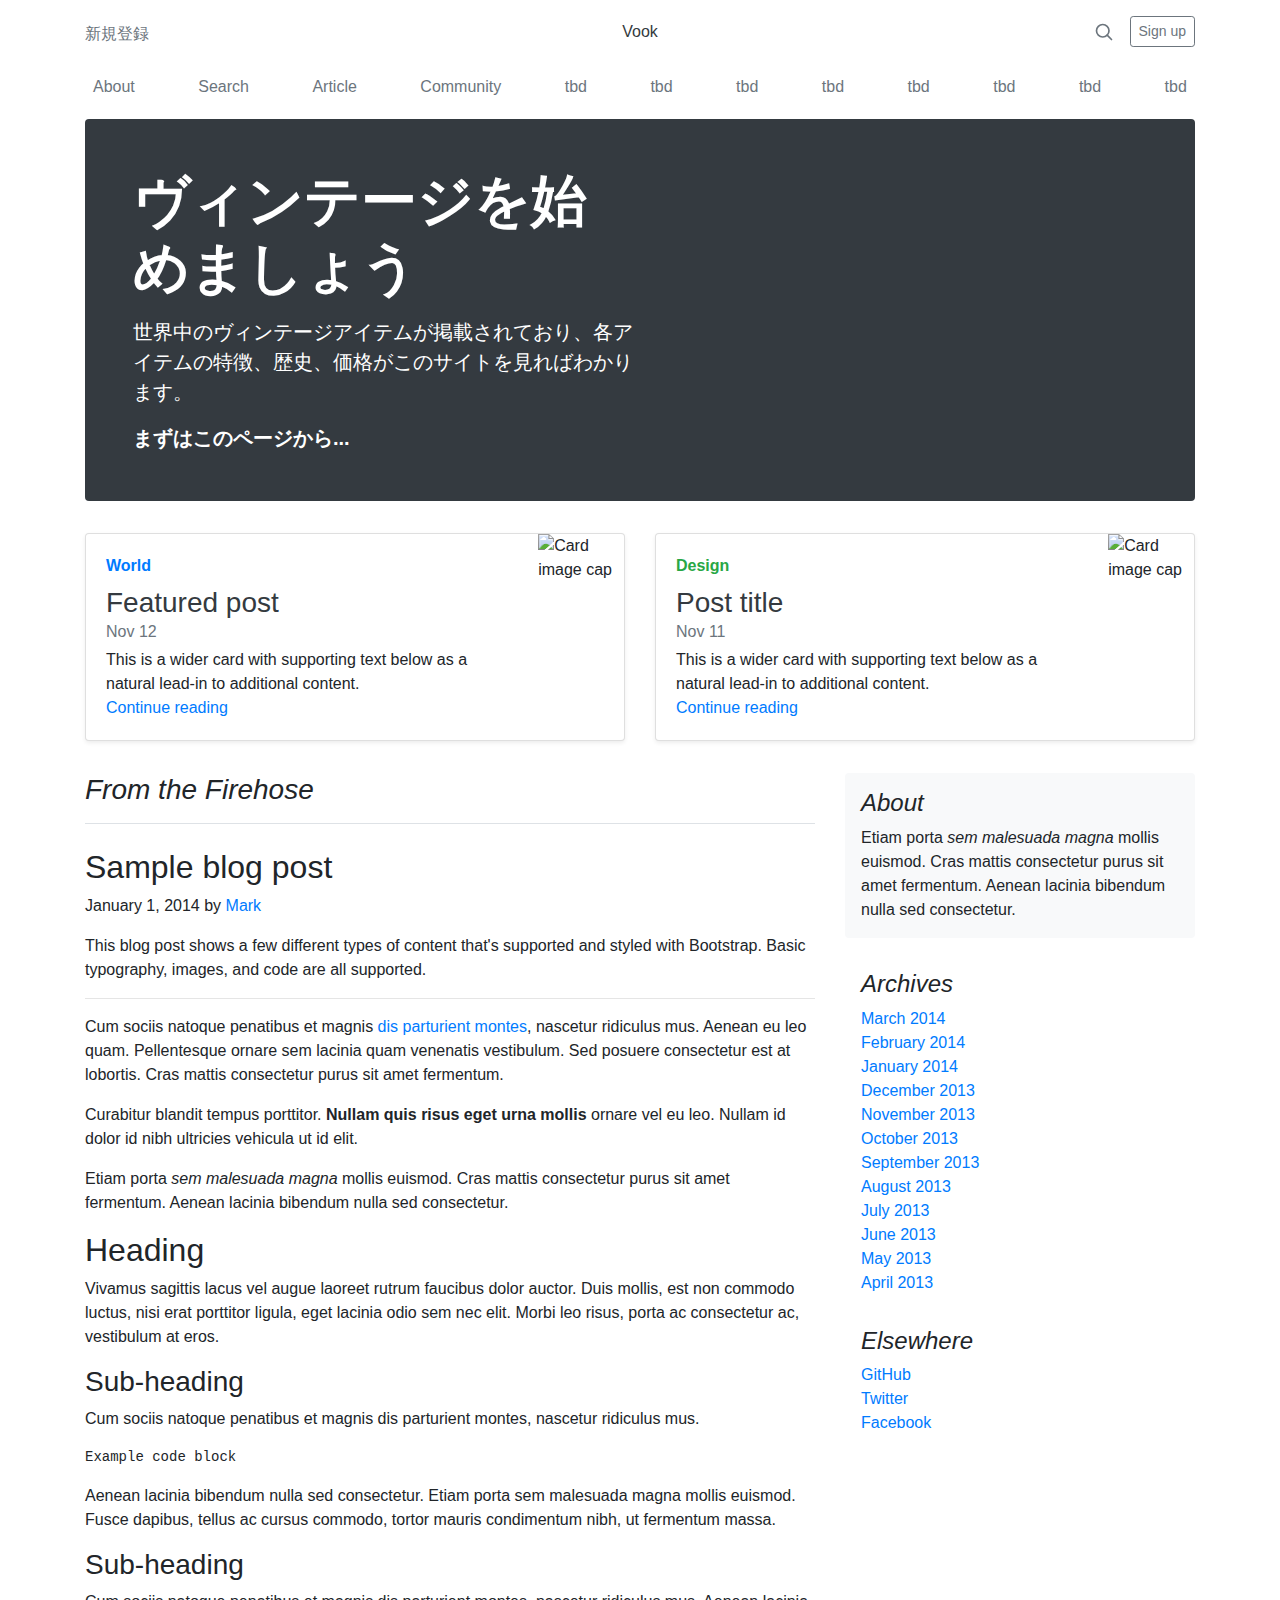
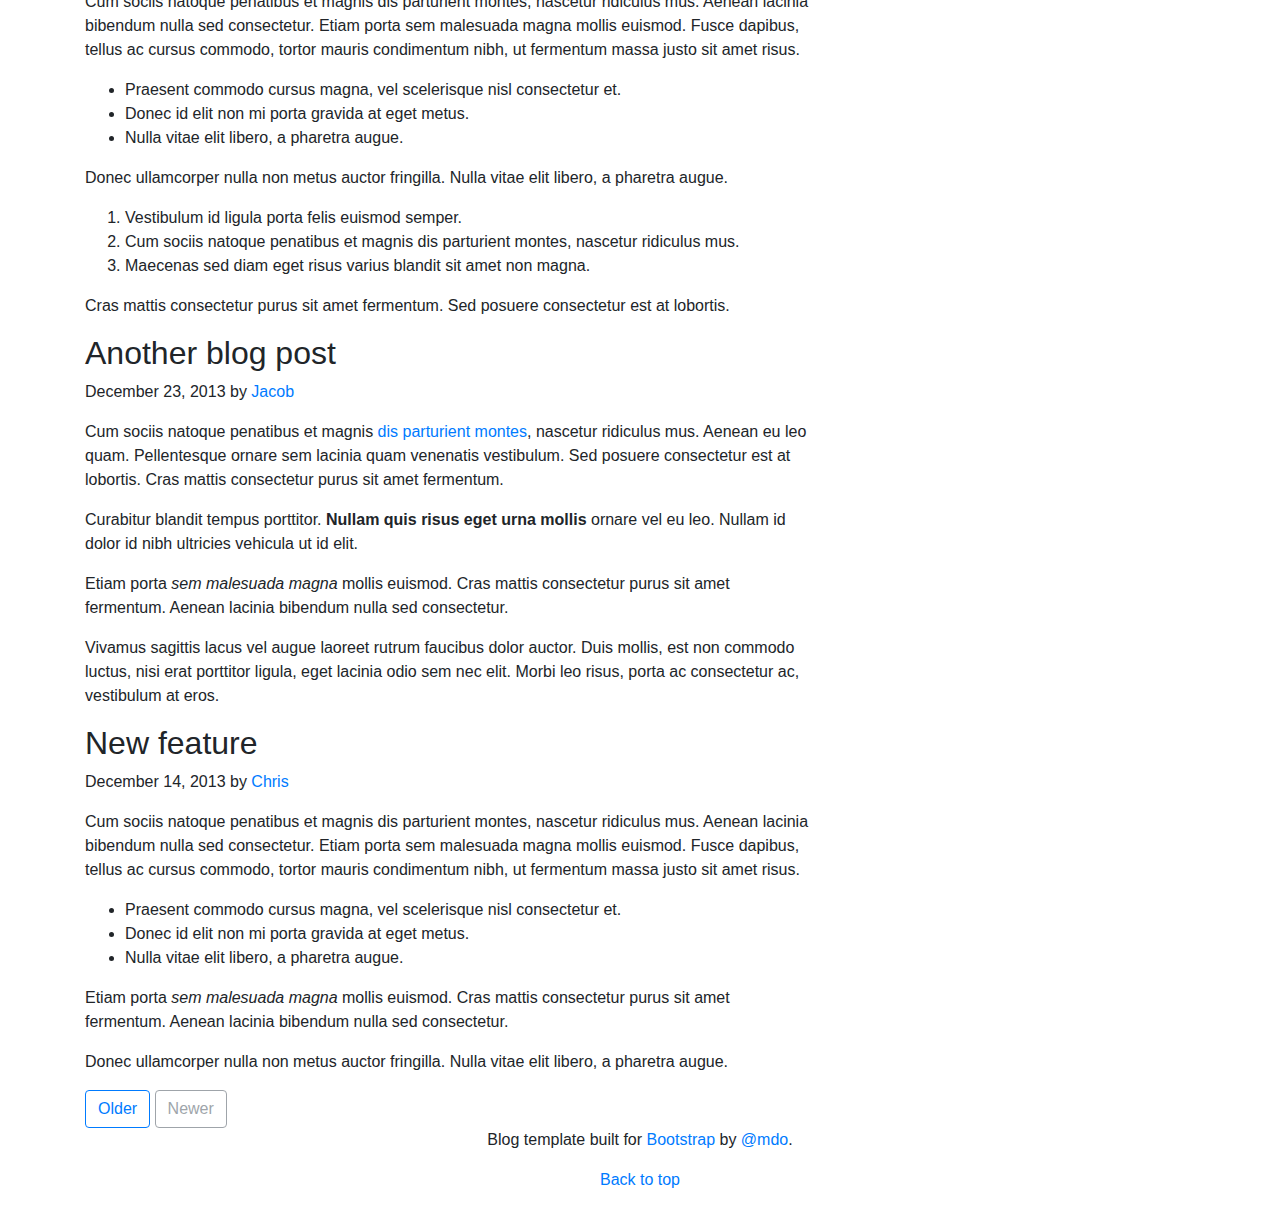
==== index.html @ 7f36978b "feat: #13 ヒーロー内のテキストを変更" ====
<!doctype html>
<html lang="ja">

<head>
  <title>Vook</title>
  <link rel="stylesheet" href="https://stackpath.bootstrapcdn.com/bootstrap/4.3.1/css/bootstrap.min.css">
  <link href="blog.css" rel="stylesheet">
  <link rel="icon" type="image/png" href="favicon.png">
</head>

<body>
  <a id="skippy" class="sr-only sr-only-focusable" href="#content">
    <div class="container">
      <span class="skiplink-text">Skip to main content</span>
    </div>
  </a>

  <div class="container">
    <header class="blog-header py-3">
      <div class="row flex-nowrap justify-content-between align-items-center">
        <div class="col-4 pt-1">
          <a class="text-muted" href="#">新規登録</a>
        </div>
        <div class="col-4 text-center">
          <a class="blog-header-logo text-dark" href="#">Vook</a>
        </div>
        <div class="col-4 d-flex justify-content-end align-items-center">
          <a class="text-muted" href="#">
            <svg xmlns="http://www.w3.org/2000/svg" width="20" height="20" viewBox="0 0 24 24" fill="none"
              stroke="currentColor" stroke-width="2" stroke-linecap="round" stroke-linejoin="round" class="mx-3">
              <circle cx="10.5" cy="10.5" r="7.5"></circle>
              <line x1="21" y1="21" x2="15.8" y2="15.8"></line>
            </svg>
          </a>
          <a class="btn btn-sm btn-outline-secondary" href="#">Sign up</a>
        </div>
      </div>
    </header>

    <div class="nav-scroller py-1 mb-2">
      <nav class="nav d-flex justify-content-between">
        <a class="p-2 text-muted" href="#">About</a>
        <a class="p-2 text-muted" href="#">Search</a>
        <a class="p-2 text-muted" href="#">Article</a>
        <a class="p-2 text-muted" href="#">Community</a>
        <a class="p-2 text-muted" href="#">tbd</a>
        <a class="p-2 text-muted" href="#">tbd</a>
        <a class="p-2 text-muted" href="#">tbd</a>
        <a class="p-2 text-muted" href="#">tbd</a>
        <a class="p-2 text-muted" href="#">tbd</a>
        <a class="p-2 text-muted" href="#">tbd</a>
        <a class="p-2 text-muted" href="#">tbd</a>
        <a class="p-2 text-muted" href="#">tbd</a>
      </nav>
    </div>

    <div class="jumbotron p-3 p-md-5 text-white rounded bg-dark">
      <div class="col-md-6 px-0">
        <h1 class="display-4 font-weight-bold">ヴィンテージを始めましょう</h1>
        <p class="lead my-3">世界中のヴィンテージアイテムが掲載されており、各アイテムの特徴、歴史、価格がこのサイトを見ればわかります。</p>
        <p class="lead mb-0"><a href="#" class="text-white font-weight-bold">まずはこのページから...</a></p>
      </div>
    </div>

    <div class="row mb-2">
      <div class="col-md-6">
        <div class="card flex-md-row mb-4 shadow-sm h-md-250">
          <div class="card-body d-flex flex-column align-items-start">
            <strong class="d-inline-block mb-2 text-primary">World</strong>
            <h3 class="mb-0">
              <a class="text-dark" href="#">Featured post</a>
            </h3>
            <div class="mb-1 text-muted">Nov 12</div>
            <p class="card-text mb-auto">This is a wider card with supporting text below as a natural lead-in to
              additional content.</p>
            <a href="#">Continue reading</a>
          </div>
          <img class="card-img-right flex-auto d-none d-lg-block" data-src="holder.js/200x250?theme=thumb"
            alt="Card image cap">
        </div>
      </div>
      <div class="col-md-6">
        <div class="card flex-md-row mb-4 shadow-sm h-md-250">
          <div class="card-body d-flex flex-column align-items-start">
            <strong class="d-inline-block mb-2 text-success">Design</strong>
            <h3 class="mb-0">
              <a class="text-dark" href="#">Post title</a>
            </h3>
            <div class="mb-1 text-muted">Nov 11</div>
            <p class="card-text mb-auto">This is a wider card with supporting text below as a natural lead-in to
              additional content.</p>
            <a href="#">Continue reading</a>
          </div>
          <img class="card-img-right flex-auto d-none d-lg-block" data-src="holder.js/200x250?theme=thumb"
            alt="Card image cap">
        </div>
      </div>
    </div>
  </div>

  <main role="main" class="container">
    <div class="row">
      <div class="col-md-8 blog-main">
        <h3 class="pb-3 mb-4 font-italic border-bottom">
          From the Firehose
        </h3>

        <div class="blog-post">
          <h2 class="blog-post-title">Sample blog post</h2>
          <p class="blog-post-meta">January 1, 2014 by <a href="#">Mark</a></p>

          <p>This blog post shows a few different types of content that's supported and styled with Bootstrap. Basic
            typography, images, and code are all supported.</p>
          <hr>
          <p>Cum sociis natoque penatibus et magnis <a href="#">dis parturient montes</a>, nascetur ridiculus mus.
            Aenean eu leo quam. Pellentesque ornare sem lacinia quam venenatis vestibulum. Sed posuere consectetur est
            at lobortis. Cras mattis consectetur purus sit amet fermentum.</p>
          <blockquote>
            <p>Curabitur blandit tempus porttitor. <strong>Nullam quis risus eget urna mollis</strong> ornare vel eu
              leo. Nullam id dolor id nibh ultricies vehicula ut id elit.</p>
          </blockquote>
          <p>Etiam porta <em>sem malesuada magna</em> mollis euismod. Cras mattis consectetur purus sit amet fermentum.
            Aenean lacinia bibendum nulla sed consectetur.</p>
          <h2>Heading</h2>
          <p>Vivamus sagittis lacus vel augue laoreet rutrum faucibus dolor auctor. Duis mollis, est non commodo luctus,
            nisi erat porttitor ligula, eget lacinia odio sem nec elit. Morbi leo risus, porta ac consectetur ac,
            vestibulum at eros.</p>
          <h3>Sub-heading</h3>
          <p>Cum sociis natoque penatibus et magnis dis parturient montes, nascetur ridiculus mus.</p>
          <pre><code>Example code block</code></pre>
          <p>Aenean lacinia bibendum nulla sed consectetur. Etiam porta sem malesuada magna mollis euismod. Fusce
            dapibus, tellus ac cursus commodo, tortor mauris condimentum nibh, ut fermentum massa.</p>
          <h3>Sub-heading</h3>
          <p>Cum sociis natoque penatibus et magnis dis parturient montes, nascetur ridiculus mus. Aenean lacinia
            bibendum nulla sed consectetur. Etiam porta sem malesuada magna mollis euismod. Fusce dapibus, tellus ac
            cursus commodo, tortor mauris condimentum nibh, ut fermentum massa justo sit amet risus.</p>
          <ul>
            <li>Praesent commodo cursus magna, vel scelerisque nisl consectetur et.</li>
            <li>Donec id elit non mi porta gravida at eget metus.</li>
            <li>Nulla vitae elit libero, a pharetra augue.</li>
          </ul>
          <p>Donec ullamcorper nulla non metus auctor fringilla. Nulla vitae elit libero, a pharetra augue.</p>
          <ol>
            <li>Vestibulum id ligula porta felis euismod semper.</li>
            <li>Cum sociis natoque penatibus et magnis dis parturient montes, nascetur ridiculus mus.</li>
            <li>Maecenas sed diam eget risus varius blandit sit amet non magna.</li>
          </ol>
          <p>Cras mattis consectetur purus sit amet fermentum. Sed posuere consectetur est at lobortis.</p>
        </div><!-- /.blog-post -->

        <div class="blog-post">
          <h2 class="blog-post-title">Another blog post</h2>
          <p class="blog-post-meta">December 23, 2013 by <a href="#">Jacob</a></p>

          <p>Cum sociis natoque penatibus et magnis <a href="#">dis parturient montes</a>, nascetur ridiculus mus.
            Aenean eu leo quam. Pellentesque ornare sem lacinia quam venenatis vestibulum. Sed posuere consectetur est
            at lobortis. Cras mattis consectetur purus sit amet fermentum.</p>
          <blockquote>
            <p>Curabitur blandit tempus porttitor. <strong>Nullam quis risus eget urna mollis</strong> ornare vel eu
              leo. Nullam id dolor id nibh ultricies vehicula ut id elit.</p>
          </blockquote>
          <p>Etiam porta <em>sem malesuada magna</em> mollis euismod. Cras mattis consectetur purus sit amet fermentum.
            Aenean lacinia bibendum nulla sed consectetur.</p>
          <p>Vivamus sagittis lacus vel augue laoreet rutrum faucibus dolor auctor. Duis mollis, est non commodo luctus,
            nisi erat porttitor ligula, eget lacinia odio sem nec elit. Morbi leo risus, porta ac consectetur ac,
            vestibulum at eros.</p>
        </div><!-- /.blog-post -->

        <div class="blog-post">
          <h2 class="blog-post-title">New feature</h2>
          <p class="blog-post-meta">December 14, 2013 by <a href="#">Chris</a></p>

          <p>Cum sociis natoque penatibus et magnis dis parturient montes, nascetur ridiculus mus. Aenean lacinia
            bibendum nulla sed consectetur. Etiam porta sem malesuada magna mollis euismod. Fusce dapibus, tellus ac
            cursus commodo, tortor mauris condimentum nibh, ut fermentum massa justo sit amet risus.</p>
          <ul>
            <li>Praesent commodo cursus magna, vel scelerisque nisl consectetur et.</li>
            <li>Donec id elit non mi porta gravida at eget metus.</li>
            <li>Nulla vitae elit libero, a pharetra augue.</li>
          </ul>
          <p>Etiam porta <em>sem malesuada magna</em> mollis euismod. Cras mattis consectetur purus sit amet fermentum.
            Aenean lacinia bibendum nulla sed consectetur.</p>
          <p>Donec ullamcorper nulla non metus auctor fringilla. Nulla vitae elit libero, a pharetra augue.</p>
        </div><!-- /.blog-post -->

        <nav class="blog-pagination">
          <a class="btn btn-outline-primary" href="#">Older</a>
          <a class="btn btn-outline-secondary disabled" href="#">Newer</a>
        </nav>

      </div><!-- /.blog-main -->

      <aside class="col-md-4 blog-sidebar">
        <div class="p-3 mb-3 bg-light rounded">
          <h4 class="font-italic">About</h4>
          <p class="mb-0">Etiam porta <em>sem malesuada magna</em> mollis euismod. Cras mattis consectetur purus sit
            amet fermentum. Aenean lacinia bibendum nulla sed consectetur.</p>
        </div>

        <div class="p-3">
          <h4 class="font-italic">Archives</h4>
          <ol class="list-unstyled mb-0">
            <li><a href="#">March 2014</a></li>
            <li><a href="#">February 2014</a></li>
            <li><a href="#">January 2014</a></li>
            <li><a href="#">December 2013</a></li>
            <li><a href="#">November 2013</a></li>
            <li><a href="#">October 2013</a></li>
            <li><a href="#">September 2013</a></li>
            <li><a href="#">August 2013</a></li>
            <li><a href="#">July 2013</a></li>
            <li><a href="#">June 2013</a></li>
            <li><a href="#">May 2013</a></li>
            <li><a href="#">April 2013</a></li>
          </ol>
        </div>

        <div class="p-3">
          <h4 class="font-italic">Elsewhere</h4>
          <ol class="list-unstyled">
            <li><a href="#">GitHub</a></li>
            <li><a href="#">Twitter</a></li>
            <li><a href="#">Facebook</a></li>
          </ol>
        </div>
      </aside><!-- /.blog-sidebar -->

    </div><!-- /.row -->

  </main><!-- /.container -->

  <footer class="blog-footer text-center">
    <p>Blog template built for <a href="https://getbootstrap.com/">Bootstrap</a> by <a
        href="https://twitter.com/mdo">@mdo</a>.</p>
    <p>
      <a href="#">Back to top</a>
    </p>
  </footer>
  <script src="../../assets/js/vendor/holder.min.js"></script>
  <script>
    Holder.addTheme('thumb', {
      bg: '#55595c',
      fg: '#eceeef',
      text: 'Thumbnail'
    });
  </script>

  <script src="https://code.jquery.com/jquery-3.3.1.slim.min.js"
    integrity="sha384-q8i/X+965DzO0rT7abK41JStQIAqVgRVzpbzo5smXKp4YfRvH+8abtTE1Pi6jizo"
    crossorigin="anonymous"></script>
  <script>
    window.jQuery || document.write('<script src="/docs/4.3/assets/js/vendor/jquery-slim.min.js"><\/script>')
  </script>
  <script src="https://stackpath.bootstrapcdn.com/bootstrap/4.3.1/js/bootstrap.bundle.min.js"></script>
  <script src="/docs/4.3/assets/js/vendor/anchor.min.js"></script>
  <script src="/docs/4.3/assets/js/vendor/clipboard.min.js"></script>
  <script src="/docs/4.3/assets/js/vendor/bs-custom-file-input.min.js"></script>
  <script src="/docs/4.3/assets/js/src/application.js"></script>
  <script src="/docs/4.3/assets/js/src/search.js"></script>
  <script src="/docs/4.3/assets/js/src/ie-emulation-modes-warning.js"></script>
</body>

</html>
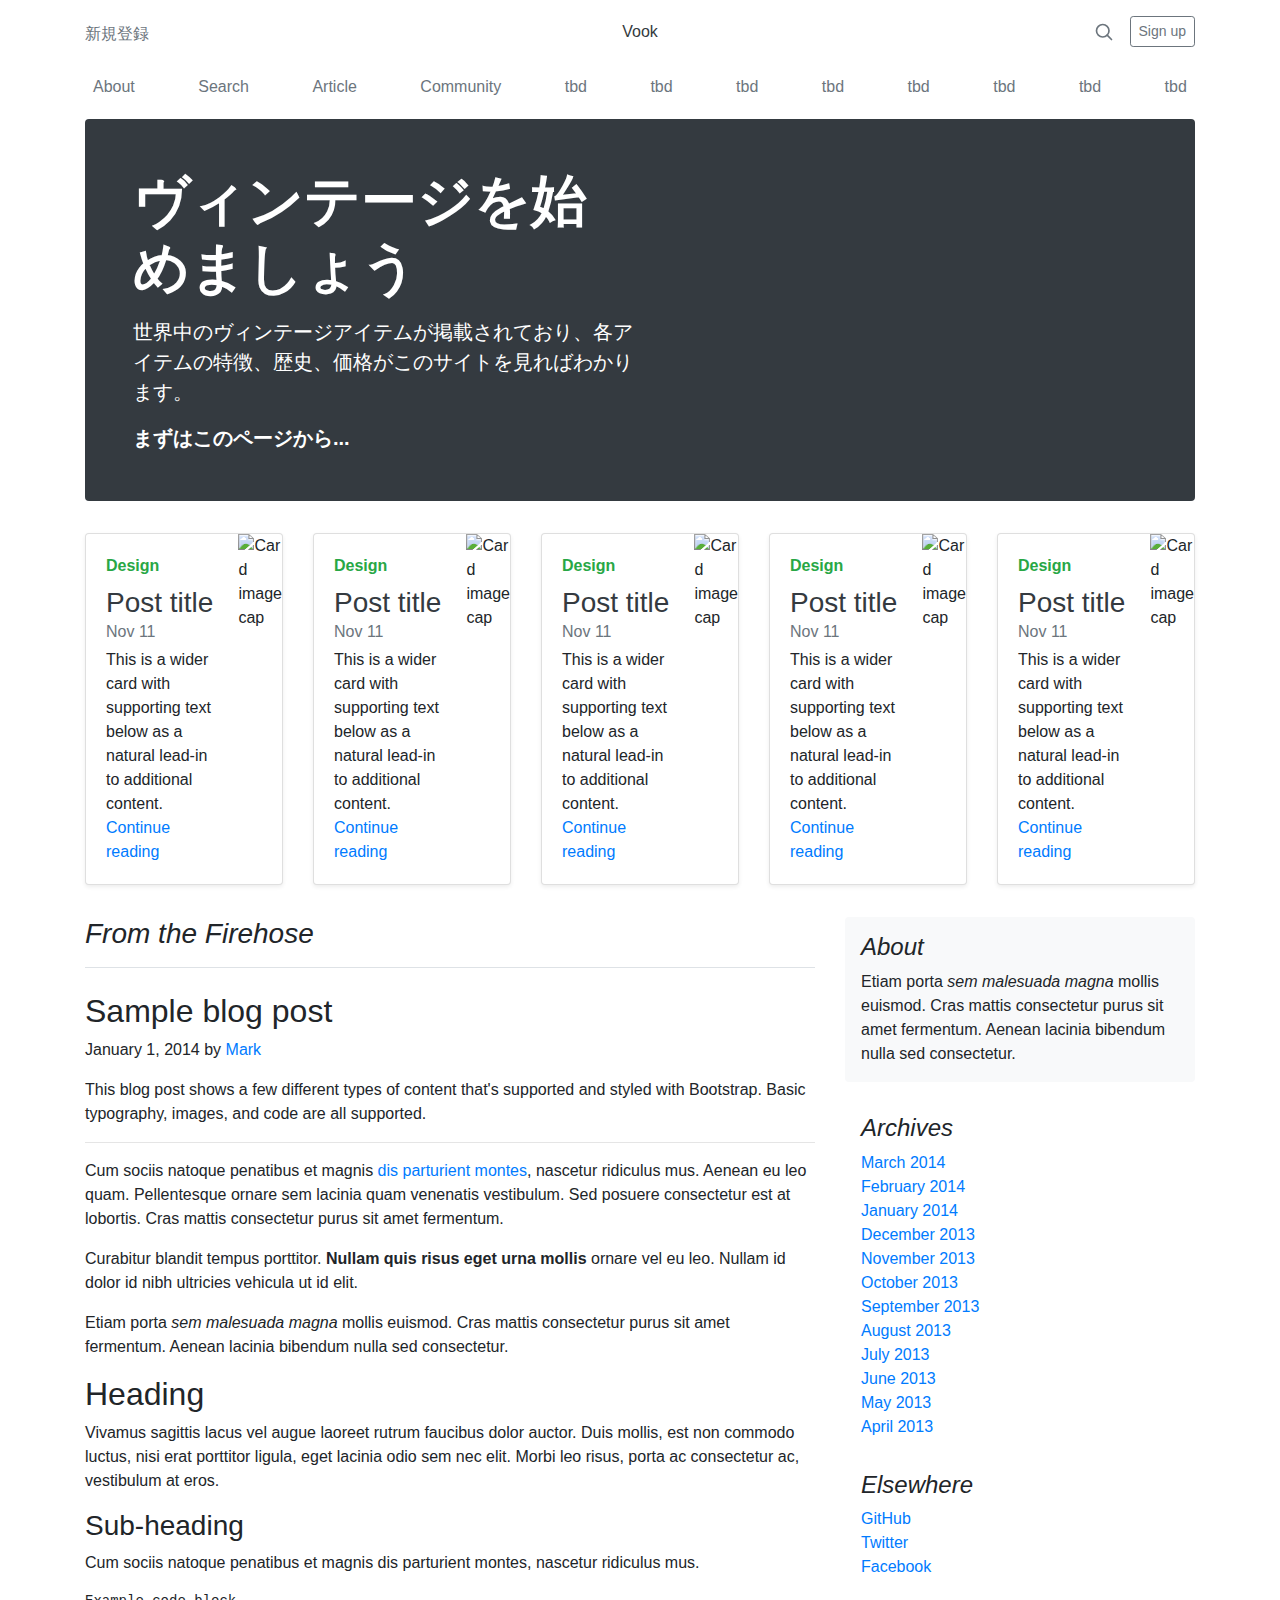
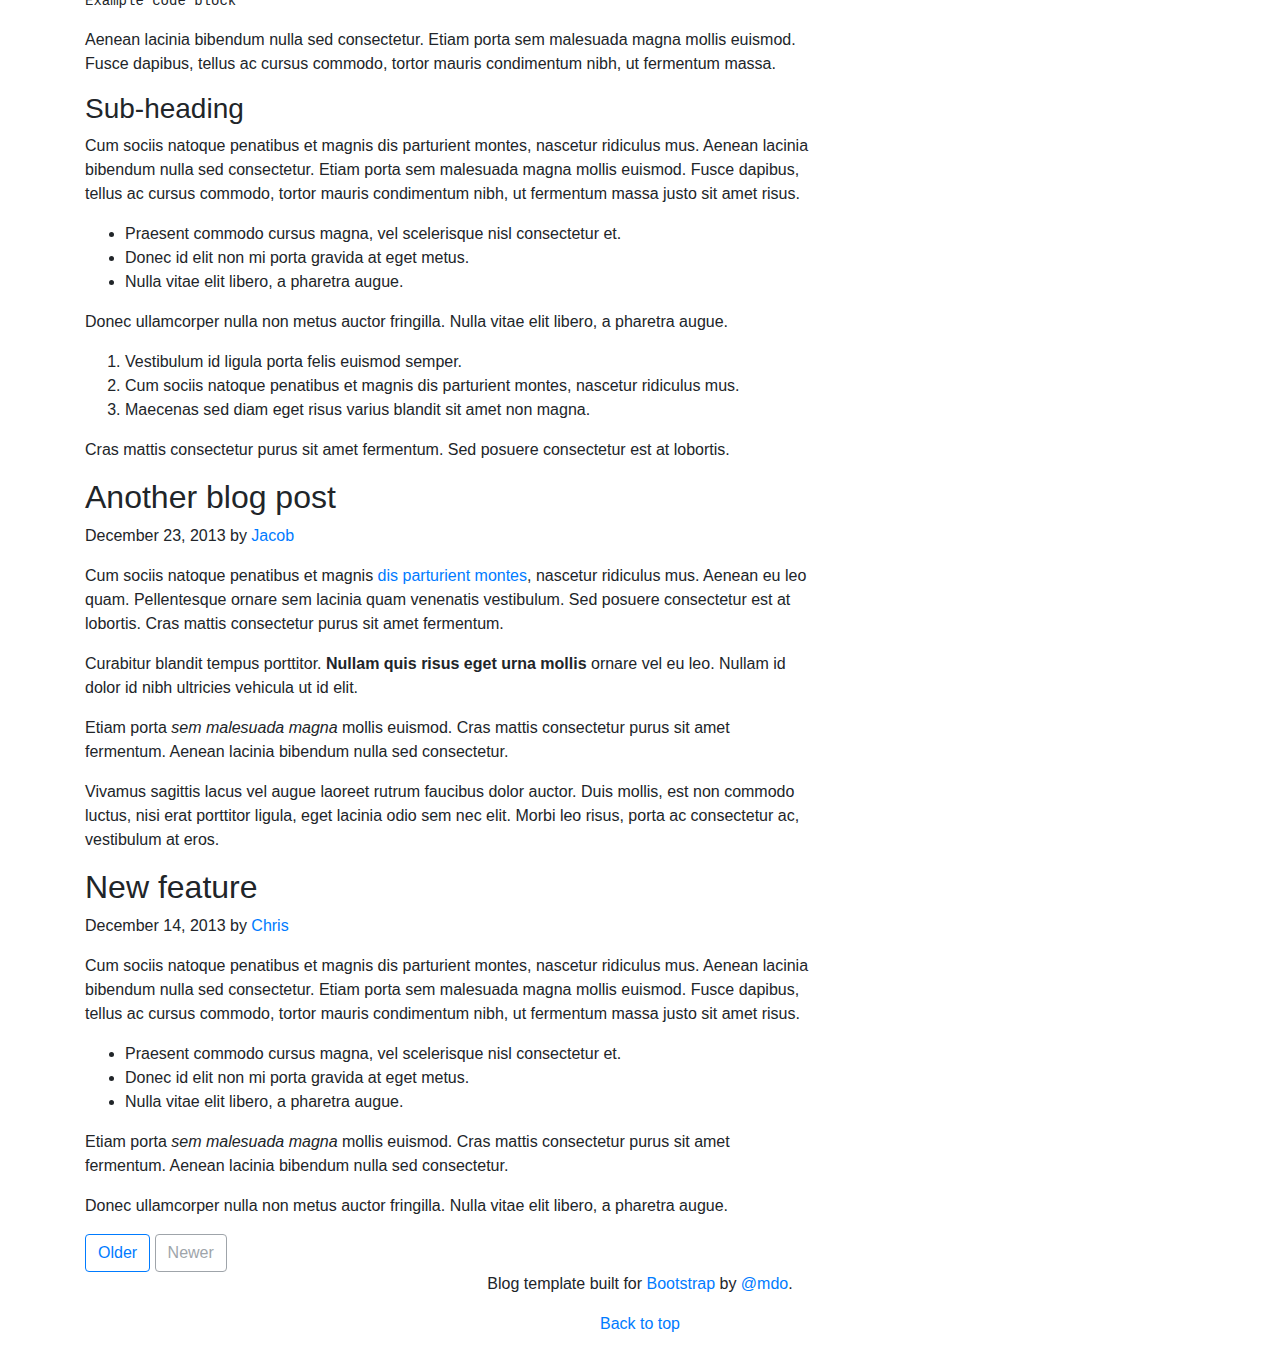
==== commit 98e05698: "feat: #17 グリッドを5つに変更" ====
--- a/index.html
+++ b/index.html
@@ -4,7 +4,7 @@
 <head>
   <title>Vook</title>
   <link rel="stylesheet" href="https://stackpath.bootstrapcdn.com/bootstrap/4.3.1/css/bootstrap.min.css">
-  <link href="blog.css" rel="stylesheet">
+  <link href="css/main.css" rel="stylesheet">
   <link rel="icon" type="image/png" href="favicon.png">
 </head>
 
@@ -54,32 +54,83 @@
       </nav>
     </div>
 
-    <div class="jumbotron p-3 p-md-5 text-white rounded bg-dark">
-      <div class="col-md-6 px-0">
+    <div class="jumbotron p-3 p-md-5 text-white rounded bg-dark hero">
+      <div class="col-md-6 px-0 hero-left">
         <h1 class="display-4 font-weight-bold">ヴィンテージを始めましょう</h1>
         <p class="lead my-3">世界中のヴィンテージアイテムが掲載されており、各アイテムの特徴、歴史、価格がこのサイトを見ればわかります。</p>
         <p class="lead mb-0"><a href="#" class="text-white font-weight-bold">まずはこのページから...</a></p>
       </div>
+      <div class="col-md-6 px-0 hero-right">
+        <img src="./image/hero_right_icon.png" class="hero-right-icon" alt="">
+      </div>
     </div>
 
     <div class="row mb-2">
-      <div class="col-md-6">
-        <div class="card flex-md-row mb-4 shadow-sm h-md-250">
-          <div class="card-body d-flex flex-column align-items-start">
-            <strong class="d-inline-block mb-2 text-primary">World</strong>
-            <h3 class="mb-0">
-              <a class="text-dark" href="#">Featured post</a>
-            </h3>
-            <div class="mb-1 text-muted">Nov 12</div>
-            <p class="card-text mb-auto">This is a wider card with supporting text below as a natural lead-in to
-              additional content.</p>
-            <a href="#">Continue reading</a>
-          </div>
-          <img class="card-img-right flex-auto d-none d-lg-block" data-src="holder.js/200x250?theme=thumb"
-            alt="Card image cap">
-        </div>
-      </div>
-      <div class="col-md-6">
+      <div class="col">
+        <div class="card flex-md-row mb-4 shadow-sm h-md-250">
+          <div class="card-body d-flex flex-column align-items-start">
+            <strong class="d-inline-block mb-2 text-success">Design</strong>
+            <h3 class="mb-0">
+              <a class="text-dark" href="#">Post title</a>
+            </h3>
+            <div class="mb-1 text-muted">Nov 11</div>
+            <p class="card-text mb-auto">This is a wider card with supporting text below as a natural lead-in to
+              additional content.</p>
+            <a href="#">Continue reading</a>
+          </div>
+          <img class="card-img-right flex-auto d-none d-lg-block" data-src="holder.js/200x250?theme=thumb"
+            alt="Card image cap">
+        </div>
+      </div>
+      <div class="col">
+        <div class="card flex-md-row mb-4 shadow-sm h-md-250">
+          <div class="card-body d-flex flex-column align-items-start">
+            <strong class="d-inline-block mb-2 text-success">Design</strong>
+            <h3 class="mb-0">
+              <a class="text-dark" href="#">Post title</a>
+            </h3>
+            <div class="mb-1 text-muted">Nov 11</div>
+            <p class="card-text mb-auto">This is a wider card with supporting text below as a natural lead-in to
+              additional content.</p>
+            <a href="#">Continue reading</a>
+          </div>
+          <img class="card-img-right flex-auto d-none d-lg-block" data-src="holder.js/200x250?theme=thumb"
+            alt="Card image cap">
+        </div>
+      </div>
+      <div class="col">
+        <div class="card flex-md-row mb-4 shadow-sm h-md-250">
+          <div class="card-body d-flex flex-column align-items-start">
+            <strong class="d-inline-block mb-2 text-success">Design</strong>
+            <h3 class="mb-0">
+              <a class="text-dark" href="#">Post title</a>
+            </h3>
+            <div class="mb-1 text-muted">Nov 11</div>
+            <p class="card-text mb-auto">This is a wider card with supporting text below as a natural lead-in to
+              additional content.</p>
+            <a href="#">Continue reading</a>
+          </div>
+          <img class="card-img-right flex-auto d-none d-lg-block" data-src="holder.js/200x250?theme=thumb"
+            alt="Card image cap">
+        </div>
+      </div>
+      <div class="col">
+        <div class="card flex-md-row mb-4 shadow-sm h-md-250">
+          <div class="card-body d-flex flex-column align-items-start">
+            <strong class="d-inline-block mb-2 text-success">Design</strong>
+            <h3 class="mb-0">
+              <a class="text-dark" href="#">Post title</a>
+            </h3>
+            <div class="mb-1 text-muted">Nov 11</div>
+            <p class="card-text mb-auto">This is a wider card with supporting text below as a natural lead-in to
+              additional content.</p>
+            <a href="#">Continue reading</a>
+          </div>
+          <img class="card-img-right flex-auto d-none d-lg-block" data-src="holder.js/200x250?theme=thumb"
+            alt="Card image cap">
+        </div>
+      </div>
+      <div class="col">
         <div class="card flex-md-row mb-4 shadow-sm h-md-250">
           <div class="card-body d-flex flex-column align-items-start">
             <strong class="d-inline-block mb-2 text-success">Design</strong>
--- a/css/main.css
+++ b/css/main.css
@@ -0,0 +1,12 @@
+.hero {
+    display: flex;
+}
+
+.hero-right {
+    text-align: right;
+}
+
+
+.hero-right-icon {
+    max-width: 75%;
+}
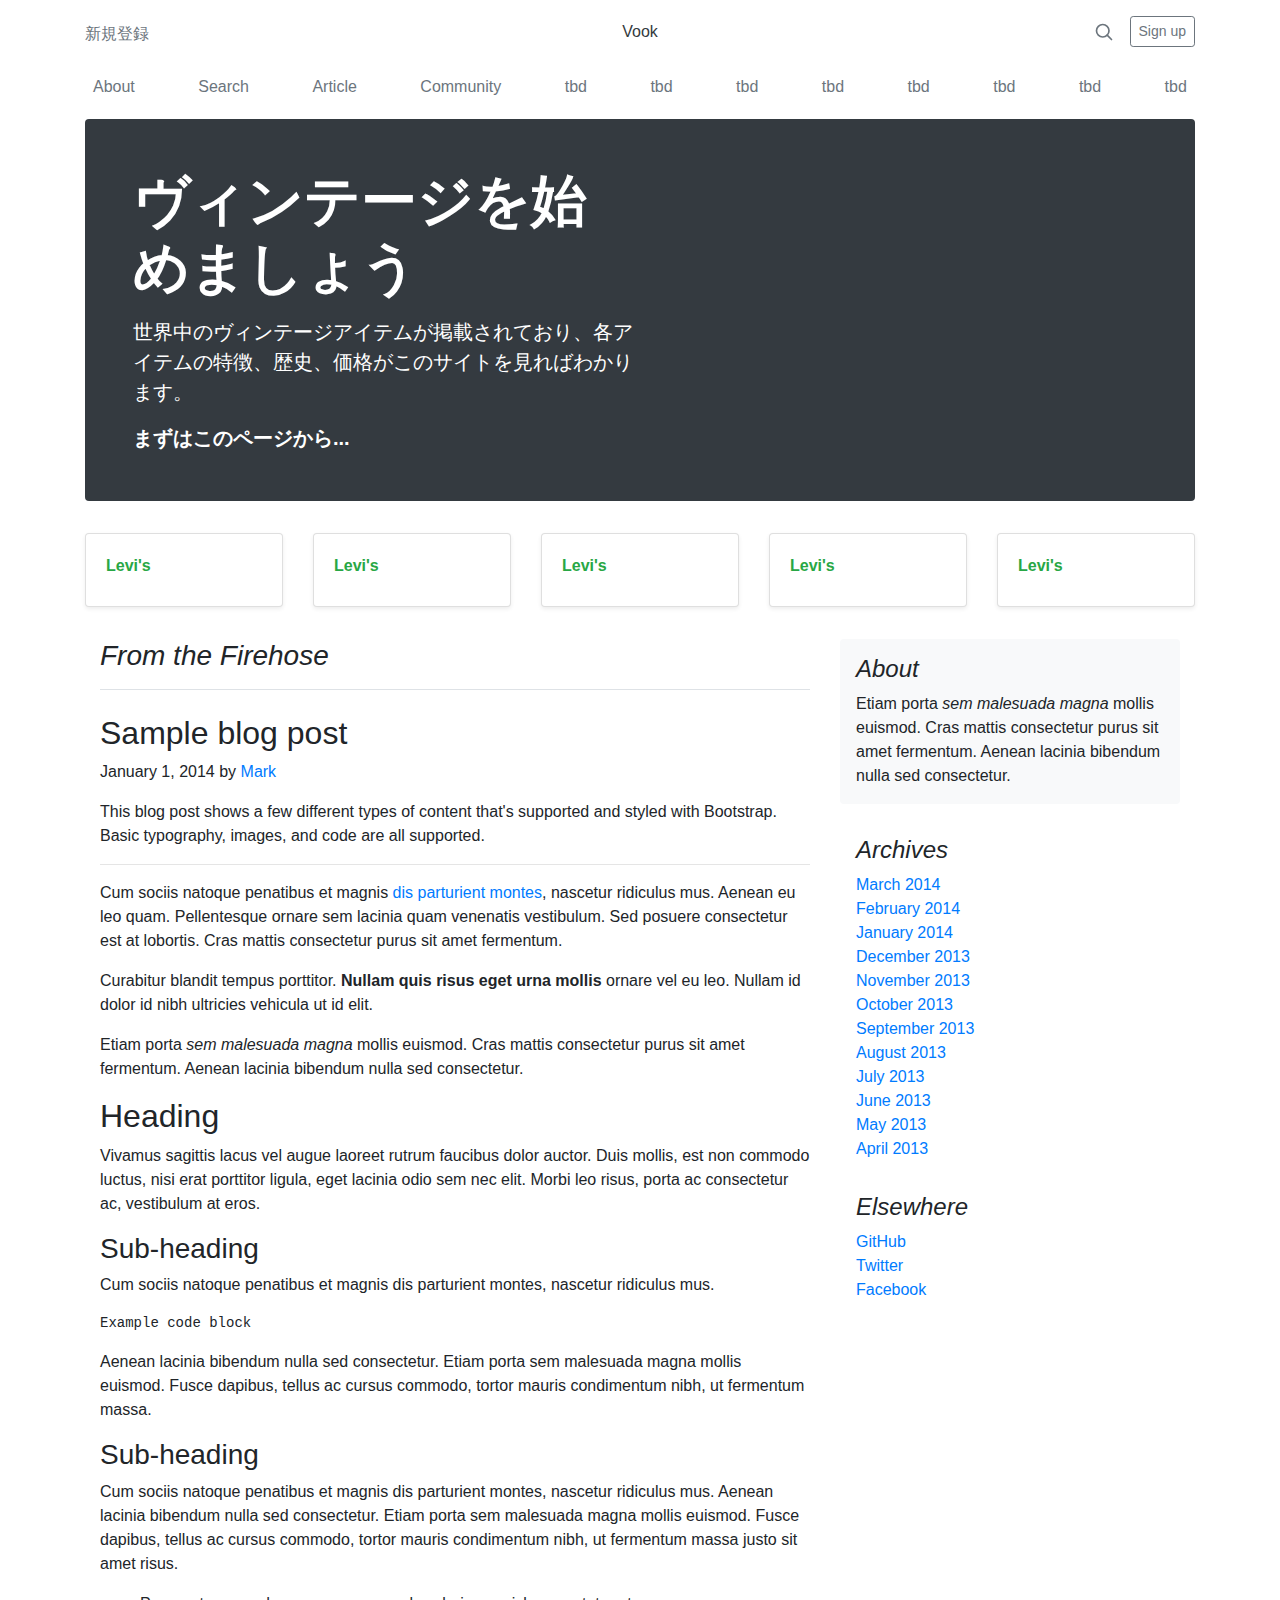
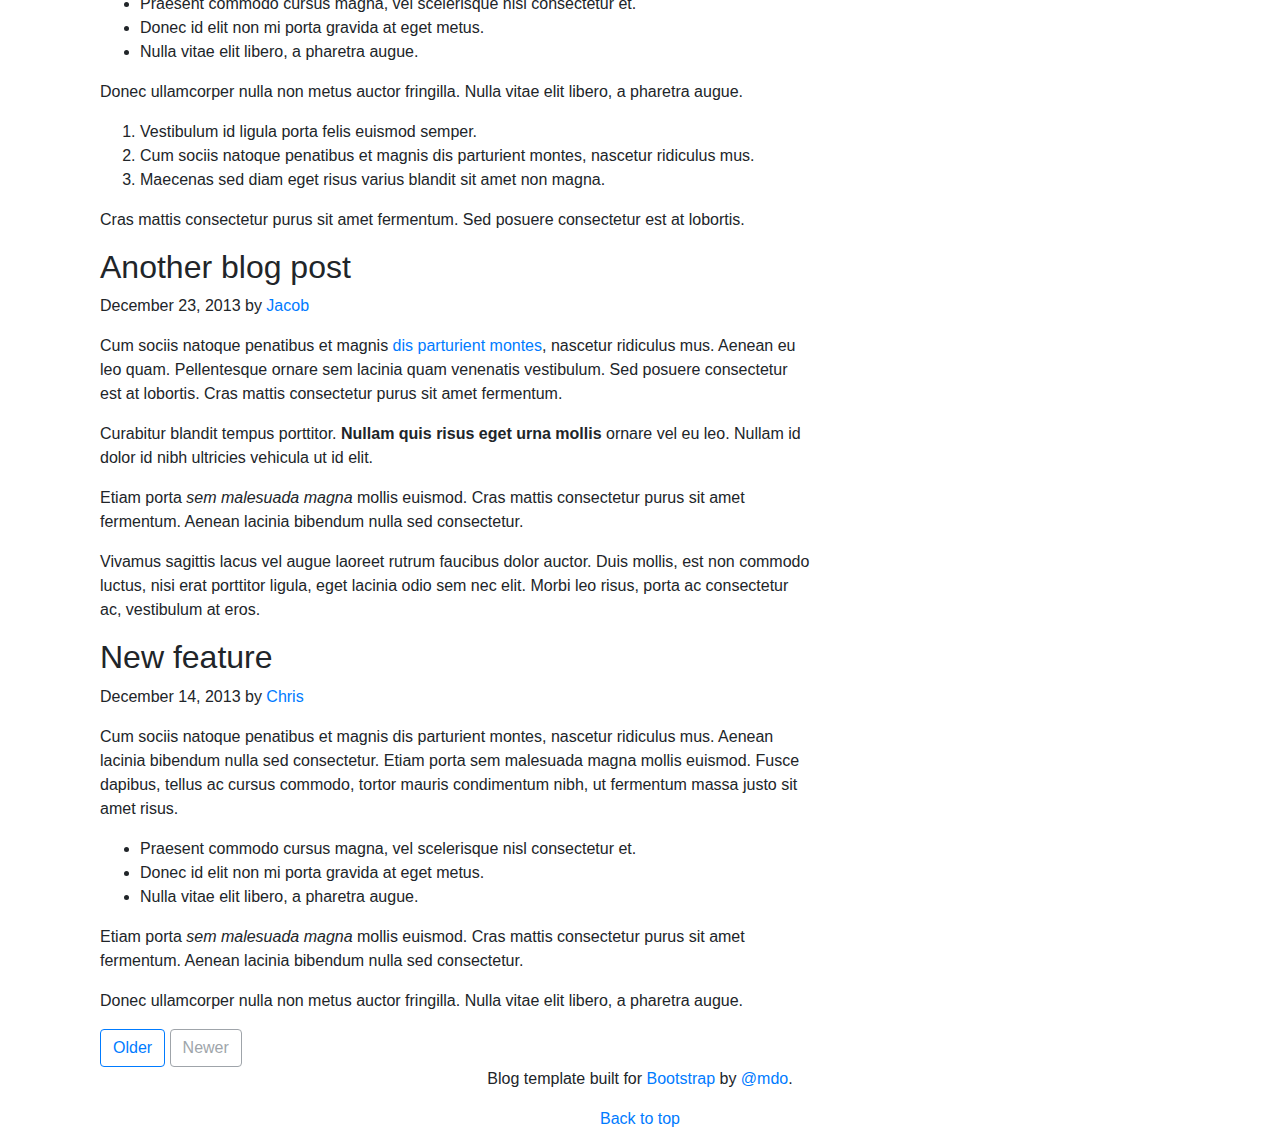
==== commit b78dd0e2: "feat: #19 DesignをLevisに変更, 不要な記述を削除" ====
--- a/index.html
+++ b/index.html
@@ -69,246 +69,205 @@
       <div class="col">
         <div class="card flex-md-row mb-4 shadow-sm h-md-250">
           <div class="card-body d-flex flex-column align-items-start">
-            <strong class="d-inline-block mb-2 text-success">Design</strong>
-            <h3 class="mb-0">
-              <a class="text-dark" href="#">Post title</a>
-            </h3>
-            <div class="mb-1 text-muted">Nov 11</div>
-            <p class="card-text mb-auto">This is a wider card with supporting text below as a natural lead-in to
-              additional content.</p>
-            <a href="#">Continue reading</a>
-          </div>
-          <img class="card-img-right flex-auto d-none d-lg-block" data-src="holder.js/200x250?theme=thumb"
-            alt="Card image cap">
-        </div>
-      </div>
-      <div class="col">
-        <div class="card flex-md-row mb-4 shadow-sm h-md-250">
-          <div class="card-body d-flex flex-column align-items-start">
-            <strong class="d-inline-block mb-2 text-success">Design</strong>
-            <h3 class="mb-0">
-              <a class="text-dark" href="#">Post title</a>
-            </h3>
-            <div class="mb-1 text-muted">Nov 11</div>
-            <p class="card-text mb-auto">This is a wider card with supporting text below as a natural lead-in to
-              additional content.</p>
-            <a href="#">Continue reading</a>
-          </div>
-          <img class="card-img-right flex-auto d-none d-lg-block" data-src="holder.js/200x250?theme=thumb"
-            alt="Card image cap">
-        </div>
-      </div>
-      <div class="col">
-        <div class="card flex-md-row mb-4 shadow-sm h-md-250">
-          <div class="card-body d-flex flex-column align-items-start">
-            <strong class="d-inline-block mb-2 text-success">Design</strong>
-            <h3 class="mb-0">
-              <a class="text-dark" href="#">Post title</a>
-            </h3>
-            <div class="mb-1 text-muted">Nov 11</div>
-            <p class="card-text mb-auto">This is a wider card with supporting text below as a natural lead-in to
-              additional content.</p>
-            <a href="#">Continue reading</a>
-          </div>
-          <img class="card-img-right flex-auto d-none d-lg-block" data-src="holder.js/200x250?theme=thumb"
-            alt="Card image cap">
-        </div>
-      </div>
-      <div class="col">
-        <div class="card flex-md-row mb-4 shadow-sm h-md-250">
-          <div class="card-body d-flex flex-column align-items-start">
-            <strong class="d-inline-block mb-2 text-success">Design</strong>
-            <h3 class="mb-0">
-              <a class="text-dark" href="#">Post title</a>
-            </h3>
-            <div class="mb-1 text-muted">Nov 11</div>
-            <p class="card-text mb-auto">This is a wider card with supporting text below as a natural lead-in to
-              additional content.</p>
-            <a href="#">Continue reading</a>
-          </div>
-          <img class="card-img-right flex-auto d-none d-lg-block" data-src="holder.js/200x250?theme=thumb"
-            alt="Card image cap">
-        </div>
-      </div>
-      <div class="col">
-        <div class="card flex-md-row mb-4 shadow-sm h-md-250">
-          <div class="card-body d-flex flex-column align-items-start">
-            <strong class="d-inline-block mb-2 text-success">Design</strong>
-            <h3 class="mb-0">
-              <a class="text-dark" href="#">Post title</a>
-            </h3>
-            <div class="mb-1 text-muted">Nov 11</div>
-            <p class="card-text mb-auto">This is a wider card with supporting text below as a natural lead-in to
-              additional content.</p>
-            <a href="#">Continue reading</a>
-          </div>
-          <img class="card-img-right flex-auto d-none d-lg-block" data-src="holder.js/200x250?theme=thumb"
-            alt="Card image cap">
-        </div>
-      </div>
-    </div>
-  </div>
-
-  <main role="main" class="container">
-    <div class="row">
-      <div class="col-md-8 blog-main">
-        <h3 class="pb-3 mb-4 font-italic border-bottom">
-          From the Firehose
-        </h3>
-
-        <div class="blog-post">
-          <h2 class="blog-post-title">Sample blog post</h2>
-          <p class="blog-post-meta">January 1, 2014 by <a href="#">Mark</a></p>
-
-          <p>This blog post shows a few different types of content that's supported and styled with Bootstrap. Basic
-            typography, images, and code are all supported.</p>
-          <hr>
-          <p>Cum sociis natoque penatibus et magnis <a href="#">dis parturient montes</a>, nascetur ridiculus mus.
-            Aenean eu leo quam. Pellentesque ornare sem lacinia quam venenatis vestibulum. Sed posuere consectetur est
-            at lobortis. Cras mattis consectetur purus sit amet fermentum.</p>
-          <blockquote>
-            <p>Curabitur blandit tempus porttitor. <strong>Nullam quis risus eget urna mollis</strong> ornare vel eu
-              leo. Nullam id dolor id nibh ultricies vehicula ut id elit.</p>
-          </blockquote>
-          <p>Etiam porta <em>sem malesuada magna</em> mollis euismod. Cras mattis consectetur purus sit amet fermentum.
-            Aenean lacinia bibendum nulla sed consectetur.</p>
-          <h2>Heading</h2>
-          <p>Vivamus sagittis lacus vel augue laoreet rutrum faucibus dolor auctor. Duis mollis, est non commodo luctus,
-            nisi erat porttitor ligula, eget lacinia odio sem nec elit. Morbi leo risus, porta ac consectetur ac,
-            vestibulum at eros.</p>
-          <h3>Sub-heading</h3>
-          <p>Cum sociis natoque penatibus et magnis dis parturient montes, nascetur ridiculus mus.</p>
-          <pre><code>Example code block</code></pre>
-          <p>Aenean lacinia bibendum nulla sed consectetur. Etiam porta sem malesuada magna mollis euismod. Fusce
-            dapibus, tellus ac cursus commodo, tortor mauris condimentum nibh, ut fermentum massa.</p>
-          <h3>Sub-heading</h3>
-          <p>Cum sociis natoque penatibus et magnis dis parturient montes, nascetur ridiculus mus. Aenean lacinia
-            bibendum nulla sed consectetur. Etiam porta sem malesuada magna mollis euismod. Fusce dapibus, tellus ac
-            cursus commodo, tortor mauris condimentum nibh, ut fermentum massa justo sit amet risus.</p>
-          <ul>
-            <li>Praesent commodo cursus magna, vel scelerisque nisl consectetur et.</li>
-            <li>Donec id elit non mi porta gravida at eget metus.</li>
-            <li>Nulla vitae elit libero, a pharetra augue.</li>
-          </ul>
-          <p>Donec ullamcorper nulla non metus auctor fringilla. Nulla vitae elit libero, a pharetra augue.</p>
-          <ol>
-            <li>Vestibulum id ligula porta felis euismod semper.</li>
-            <li>Cum sociis natoque penatibus et magnis dis parturient montes, nascetur ridiculus mus.</li>
-            <li>Maecenas sed diam eget risus varius blandit sit amet non magna.</li>
-          </ol>
-          <p>Cras mattis consectetur purus sit amet fermentum. Sed posuere consectetur est at lobortis.</p>
-        </div><!-- /.blog-post -->
-
-        <div class="blog-post">
-          <h2 class="blog-post-title">Another blog post</h2>
-          <p class="blog-post-meta">December 23, 2013 by <a href="#">Jacob</a></p>
-
-          <p>Cum sociis natoque penatibus et magnis <a href="#">dis parturient montes</a>, nascetur ridiculus mus.
-            Aenean eu leo quam. Pellentesque ornare sem lacinia quam venenatis vestibulum. Sed posuere consectetur est
-            at lobortis. Cras mattis consectetur purus sit amet fermentum.</p>
-          <blockquote>
-            <p>Curabitur blandit tempus porttitor. <strong>Nullam quis risus eget urna mollis</strong> ornare vel eu
-              leo. Nullam id dolor id nibh ultricies vehicula ut id elit.</p>
-          </blockquote>
-          <p>Etiam porta <em>sem malesuada magna</em> mollis euismod. Cras mattis consectetur purus sit amet fermentum.
-            Aenean lacinia bibendum nulla sed consectetur.</p>
-          <p>Vivamus sagittis lacus vel augue laoreet rutrum faucibus dolor auctor. Duis mollis, est non commodo luctus,
-            nisi erat porttitor ligula, eget lacinia odio sem nec elit. Morbi leo risus, porta ac consectetur ac,
-            vestibulum at eros.</p>
-        </div><!-- /.blog-post -->
-
-        <div class="blog-post">
-          <h2 class="blog-post-title">New feature</h2>
-          <p class="blog-post-meta">December 14, 2013 by <a href="#">Chris</a></p>
-
-          <p>Cum sociis natoque penatibus et magnis dis parturient montes, nascetur ridiculus mus. Aenean lacinia
-            bibendum nulla sed consectetur. Etiam porta sem malesuada magna mollis euismod. Fusce dapibus, tellus ac
-            cursus commodo, tortor mauris condimentum nibh, ut fermentum massa justo sit amet risus.</p>
-          <ul>
-            <li>Praesent commodo cursus magna, vel scelerisque nisl consectetur et.</li>
-            <li>Donec id elit non mi porta gravida at eget metus.</li>
-            <li>Nulla vitae elit libero, a pharetra augue.</li>
-          </ul>
-          <p>Etiam porta <em>sem malesuada magna</em> mollis euismod. Cras mattis consectetur purus sit amet fermentum.
-            Aenean lacinia bibendum nulla sed consectetur.</p>
-          <p>Donec ullamcorper nulla non metus auctor fringilla. Nulla vitae elit libero, a pharetra augue.</p>
-        </div><!-- /.blog-post -->
-
-        <nav class="blog-pagination">
-          <a class="btn btn-outline-primary" href="#">Older</a>
-          <a class="btn btn-outline-secondary disabled" href="#">Newer</a>
-        </nav>
-
-      </div><!-- /.blog-main -->
-
-      <aside class="col-md-4 blog-sidebar">
-        <div class="p-3 mb-3 bg-light rounded">
-          <h4 class="font-italic">About</h4>
-          <p class="mb-0">Etiam porta <em>sem malesuada magna</em> mollis euismod. Cras mattis consectetur purus sit
-            amet fermentum. Aenean lacinia bibendum nulla sed consectetur.</p>
-        </div>
-
-        <div class="p-3">
-          <h4 class="font-italic">Archives</h4>
-          <ol class="list-unstyled mb-0">
-            <li><a href="#">March 2014</a></li>
-            <li><a href="#">February 2014</a></li>
-            <li><a href="#">January 2014</a></li>
-            <li><a href="#">December 2013</a></li>
-            <li><a href="#">November 2013</a></li>
-            <li><a href="#">October 2013</a></li>
-            <li><a href="#">September 2013</a></li>
-            <li><a href="#">August 2013</a></li>
-            <li><a href="#">July 2013</a></li>
-            <li><a href="#">June 2013</a></li>
-            <li><a href="#">May 2013</a></li>
-            <li><a href="#">April 2013</a></li>
-          </ol>
-        </div>
-
-        <div class="p-3">
-          <h4 class="font-italic">Elsewhere</h4>
-          <ol class="list-unstyled">
-            <li><a href="#">GitHub</a></li>
-            <li><a href="#">Twitter</a></li>
-            <li><a href="#">Facebook</a></li>
-          </ol>
-        </div>
-      </aside><!-- /.blog-sidebar -->
-
-    </div><!-- /.row -->
-
-  </main><!-- /.container -->
-
-  <footer class="blog-footer text-center">
-    <p>Blog template built for <a href="https://getbootstrap.com/">Bootstrap</a> by <a
-        href="https://twitter.com/mdo">@mdo</a>.</p>
-    <p>
-      <a href="#">Back to top</a>
-    </p>
-  </footer>
-  <script src="../../assets/js/vendor/holder.min.js"></script>
-  <script>
-    Holder.addTheme('thumb', {
-      bg: '#55595c',
-      fg: '#eceeef',
-      text: 'Thumbnail'
-    });
-  </script>
-
-  <script src="https://code.jquery.com/jquery-3.3.1.slim.min.js"
-    integrity="sha384-q8i/X+965DzO0rT7abK41JStQIAqVgRVzpbzo5smXKp4YfRvH+8abtTE1Pi6jizo"
-    crossorigin="anonymous"></script>
-  <script>
-    window.jQuery || document.write('<script src="/docs/4.3/assets/js/vendor/jquery-slim.min.js"><\/script>')
-  </script>
-  <script src="https://stackpath.bootstrapcdn.com/bootstrap/4.3.1/js/bootstrap.bundle.min.js"></script>
-  <script src="/docs/4.3/assets/js/vendor/anchor.min.js"></script>
-  <script src="/docs/4.3/assets/js/vendor/clipboard.min.js"></script>
-  <script src="/docs/4.3/assets/js/vendor/bs-custom-file-input.min.js"></script>
-  <script src="/docs/4.3/assets/js/src/application.js"></script>
-  <script src="/docs/4.3/assets/js/src/search.js"></script>
-  <script src="/docs/4.3/assets/js/src/ie-emulation-modes-warning.js"></script>
+            <strong class="d-inline-block mb-2 text-success">Levi's</strong>
+          </div>
+        </div>
+      </div>
+      <div class="col">
+        <div class="card flex-md-row mb-4 shadow-sm h-md-250">
+          <div class="card-body d-flex flex-column align-items-start">
+            <strong class="d-inline-block mb-2 text-success">Levi's</strong>
+          </div>
+        </div>
+      </div>
+      <div class="col">
+        <div class="card flex-md-row mb-4 shadow-sm h-md-250">
+          <div class="card-body d-flex flex-column align-items-start">
+            <strong class="d-inline-block mb-2 text-success">Levi's</strong>
+          </div>
+        </div>
+      </div>
+      <div class="col">
+        <div class="card flex-md-row mb-4 shadow-sm h-md-250">
+          <div class="card-body d-flex flex-column align-items-start">
+            <strong class="d-inline-block mb-2 text-success">Levi's</strong>
+          </div>
+        </div>
+      </div>
+      <div class="col">
+        <div class="card flex-md-row mb-4 shadow-sm h-md-250">
+          <div class="card-body d-flex flex-column align-items-start">
+            <strong class="d-inline-block mb-2 text-success">Levi's</strong>
+          </div>
+        </div>
+      </div>
+    </div>
+
+    <main role="main" class="container">
+      <div class="row">
+        <div class="col-md-8 blog-main">
+          <h3 class="pb-3 mb-4 font-italic border-bottom">
+            From the Firehose
+          </h3>
+
+          <div class="blog-post">
+            <h2 class="blog-post-title">Sample blog post</h2>
+            <p class="blog-post-meta">January 1, 2014 by <a href="#">Mark</a></p>
+
+            <p>This blog post shows a few different types of content that's supported and styled with Bootstrap. Basic
+              typography, images, and code are all supported.</p>
+            <hr>
+            <p>Cum sociis natoque penatibus et magnis <a href="#">dis parturient montes</a>, nascetur ridiculus mus.
+              Aenean eu leo quam. Pellentesque ornare sem lacinia quam venenatis vestibulum. Sed posuere consectetur est
+              at lobortis. Cras mattis consectetur purus sit amet fermentum.</p>
+            <blockquote>
+              <p>Curabitur blandit tempus porttitor. <strong>Nullam quis risus eget urna mollis</strong> ornare vel eu
+                leo. Nullam id dolor id nibh ultricies vehicula ut id elit.</p>
+            </blockquote>
+            <p>Etiam porta <em>sem malesuada magna</em> mollis euismod. Cras mattis consectetur purus sit amet
+              fermentum.
+              Aenean lacinia bibendum nulla sed consectetur.</p>
+            <h2>Heading</h2>
+            <p>Vivamus sagittis lacus vel augue laoreet rutrum faucibus dolor auctor. Duis mollis, est non commodo
+              luctus,
+              nisi erat porttitor ligula, eget lacinia odio sem nec elit. Morbi leo risus, porta ac consectetur ac,
+              vestibulum at eros.</p>
+            <h3>Sub-heading</h3>
+            <p>Cum sociis natoque penatibus et magnis dis parturient montes, nascetur ridiculus mus.</p>
+            <pre><code>Example code block</code></pre>
+            <p>Aenean lacinia bibendum nulla sed consectetur. Etiam porta sem malesuada magna mollis euismod. Fusce
+              dapibus, tellus ac cursus commodo, tortor mauris condimentum nibh, ut fermentum massa.</p>
+            <h3>Sub-heading</h3>
+            <p>Cum sociis natoque penatibus et magnis dis parturient montes, nascetur ridiculus mus. Aenean lacinia
+              bibendum nulla sed consectetur. Etiam porta sem malesuada magna mollis euismod. Fusce dapibus, tellus ac
+              cursus commodo, tortor mauris condimentum nibh, ut fermentum massa justo sit amet risus.</p>
+            <ul>
+              <li>Praesent commodo cursus magna, vel scelerisque nisl consectetur et.</li>
+              <li>Donec id elit non mi porta gravida at eget metus.</li>
+              <li>Nulla vitae elit libero, a pharetra augue.</li>
+            </ul>
+            <p>Donec ullamcorper nulla non metus auctor fringilla. Nulla vitae elit libero, a pharetra augue.</p>
+            <ol>
+              <li>Vestibulum id ligula porta felis euismod semper.</li>
+              <li>Cum sociis natoque penatibus et magnis dis parturient montes, nascetur ridiculus mus.</li>
+              <li>Maecenas sed diam eget risus varius blandit sit amet non magna.</li>
+            </ol>
+            <p>Cras mattis consectetur purus sit amet fermentum. Sed posuere consectetur est at lobortis.</p>
+          </div><!-- /.blog-post -->
+
+          <div class="blog-post">
+            <h2 class="blog-post-title">Another blog post</h2>
+            <p class="blog-post-meta">December 23, 2013 by <a href="#">Jacob</a></p>
+
+            <p>Cum sociis natoque penatibus et magnis <a href="#">dis parturient montes</a>, nascetur ridiculus mus.
+              Aenean eu leo quam. Pellentesque ornare sem lacinia quam venenatis vestibulum. Sed posuere consectetur est
+              at lobortis. Cras mattis consectetur purus sit amet fermentum.</p>
+            <blockquote>
+              <p>Curabitur blandit tempus porttitor. <strong>Nullam quis risus eget urna mollis</strong> ornare vel eu
+                leo. Nullam id dolor id nibh ultricies vehicula ut id elit.</p>
+            </blockquote>
+            <p>Etiam porta <em>sem malesuada magna</em> mollis euismod. Cras mattis consectetur purus sit amet
+              fermentum.
+              Aenean lacinia bibendum nulla sed consectetur.</p>
+            <p>Vivamus sagittis lacus vel augue laoreet rutrum faucibus dolor auctor. Duis mollis, est non commodo
+              luctus,
+              nisi erat porttitor ligula, eget lacinia odio sem nec elit. Morbi leo risus, porta ac consectetur ac,
+              vestibulum at eros.</p>
+          </div><!-- /.blog-post -->
+
+          <div class="blog-post">
+            <h2 class="blog-post-title">New feature</h2>
+            <p class="blog-post-meta">December 14, 2013 by <a href="#">Chris</a></p>
+
+            <p>Cum sociis natoque penatibus et magnis dis parturient montes, nascetur ridiculus mus. Aenean lacinia
+              bibendum nulla sed consectetur. Etiam porta sem malesuada magna mollis euismod. Fusce dapibus, tellus ac
+              cursus commodo, tortor mauris condimentum nibh, ut fermentum massa justo sit amet risus.</p>
+            <ul>
+              <li>Praesent commodo cursus magna, vel scelerisque nisl consectetur et.</li>
+              <li>Donec id elit non mi porta gravida at eget metus.</li>
+              <li>Nulla vitae elit libero, a pharetra augue.</li>
+            </ul>
+            <p>Etiam porta <em>sem malesuada magna</em> mollis euismod. Cras mattis consectetur purus sit amet
+              fermentum.
+              Aenean lacinia bibendum nulla sed consectetur.</p>
+            <p>Donec ullamcorper nulla non metus auctor fringilla. Nulla vitae elit libero, a pharetra augue.</p>
+          </div><!-- /.blog-post -->
+
+          <nav class="blog-pagination">
+            <a class="btn btn-outline-primary" href="#">Older</a>
+            <a class="btn btn-outline-secondary disabled" href="#">Newer</a>
+          </nav>
+
+        </div><!-- /.blog-main -->
+
+        <aside class="col-md-4 blog-sidebar">
+          <div class="p-3 mb-3 bg-light rounded">
+            <h4 class="font-italic">About</h4>
+            <p class="mb-0">Etiam porta <em>sem malesuada magna</em> mollis euismod. Cras mattis consectetur purus sit
+              amet fermentum. Aenean lacinia bibendum nulla sed consectetur.</p>
+          </div>
+
+          <div class="p-3">
+            <h4 class="font-italic">Archives</h4>
+            <ol class="list-unstyled mb-0">
+              <li><a href="#">March 2014</a></li>
+              <li><a href="#">February 2014</a></li>
+              <li><a href="#">January 2014</a></li>
+              <li><a href="#">December 2013</a></li>
+              <li><a href="#">November 2013</a></li>
+              <li><a href="#">October 2013</a></li>
+              <li><a href="#">September 2013</a></li>
+              <li><a href="#">August 2013</a></li>
+              <li><a href="#">July 2013</a></li>
+              <li><a href="#">June 2013</a></li>
+              <li><a href="#">May 2013</a></li>
+              <li><a href="#">April 2013</a></li>
+            </ol>
+          </div>
+
+          <div class="p-3">
+            <h4 class="font-italic">Elsewhere</h4>
+            <ol class="list-unstyled">
+              <li><a href="#">GitHub</a></li>
+              <li><a href="#">Twitter</a></li>
+              <li><a href="#">Facebook</a></li>
+            </ol>
+          </div>
+        </aside><!-- /.blog-sidebar -->
+
+      </div><!-- /.row -->
+
+    </main><!-- /.container -->
+
+    <footer class="blog-footer text-center">
+      <p>Blog template built for <a href="https://getbootstrap.com/">Bootstrap</a> by <a
+          href="https://twitter.com/mdo">@mdo</a>.</p>
+      <p>
+        <a href="#">Back to top</a>
+      </p>
+    </footer>
+    <script src="../../assets/js/vendor/holder.min.js"></script>
+    <script>
+      Holder.addTheme('thumb', {
+        bg: '#55595c',
+        fg: '#eceeef',
+        text: 'Thumbnail'
+      });
+    </script>
+
+    <script src="https://code.jquery.com/jquery-3.3.1.slim.min.js"
+      integrity="sha384-q8i/X+965DzO0rT7abK41JStQIAqVgRVzpbzo5smXKp4YfRvH+8abtTE1Pi6jizo"
+      crossorigin="anonymous"></script>
+    <script>
+      window.jQuery || document.write('<script src="/docs/4.3/assets/js/vendor/jquery-slim.min.js"><\/script>')
+    </script>
+    <script src="https://stackpath.bootstrapcdn.com/bootstrap/4.3.1/js/bootstrap.bundle.min.js"></script>
+    <script src="/docs/4.3/assets/js/vendor/anchor.min.js"></script>
+    <script src="/docs/4.3/assets/js/vendor/clipboard.min.js"></script>
+    <script src="/docs/4.3/assets/js/vendor/bs-custom-file-input.min.js"></script>
+    <script src="/docs/4.3/assets/js/src/application.js"></script>
+    <script src="/docs/4.3/assets/js/src/search.js"></script>
+    <script src="/docs/4.3/assets/js/src/ie-emulation-modes-warning.js"></script>
 </body>
 
 </html>
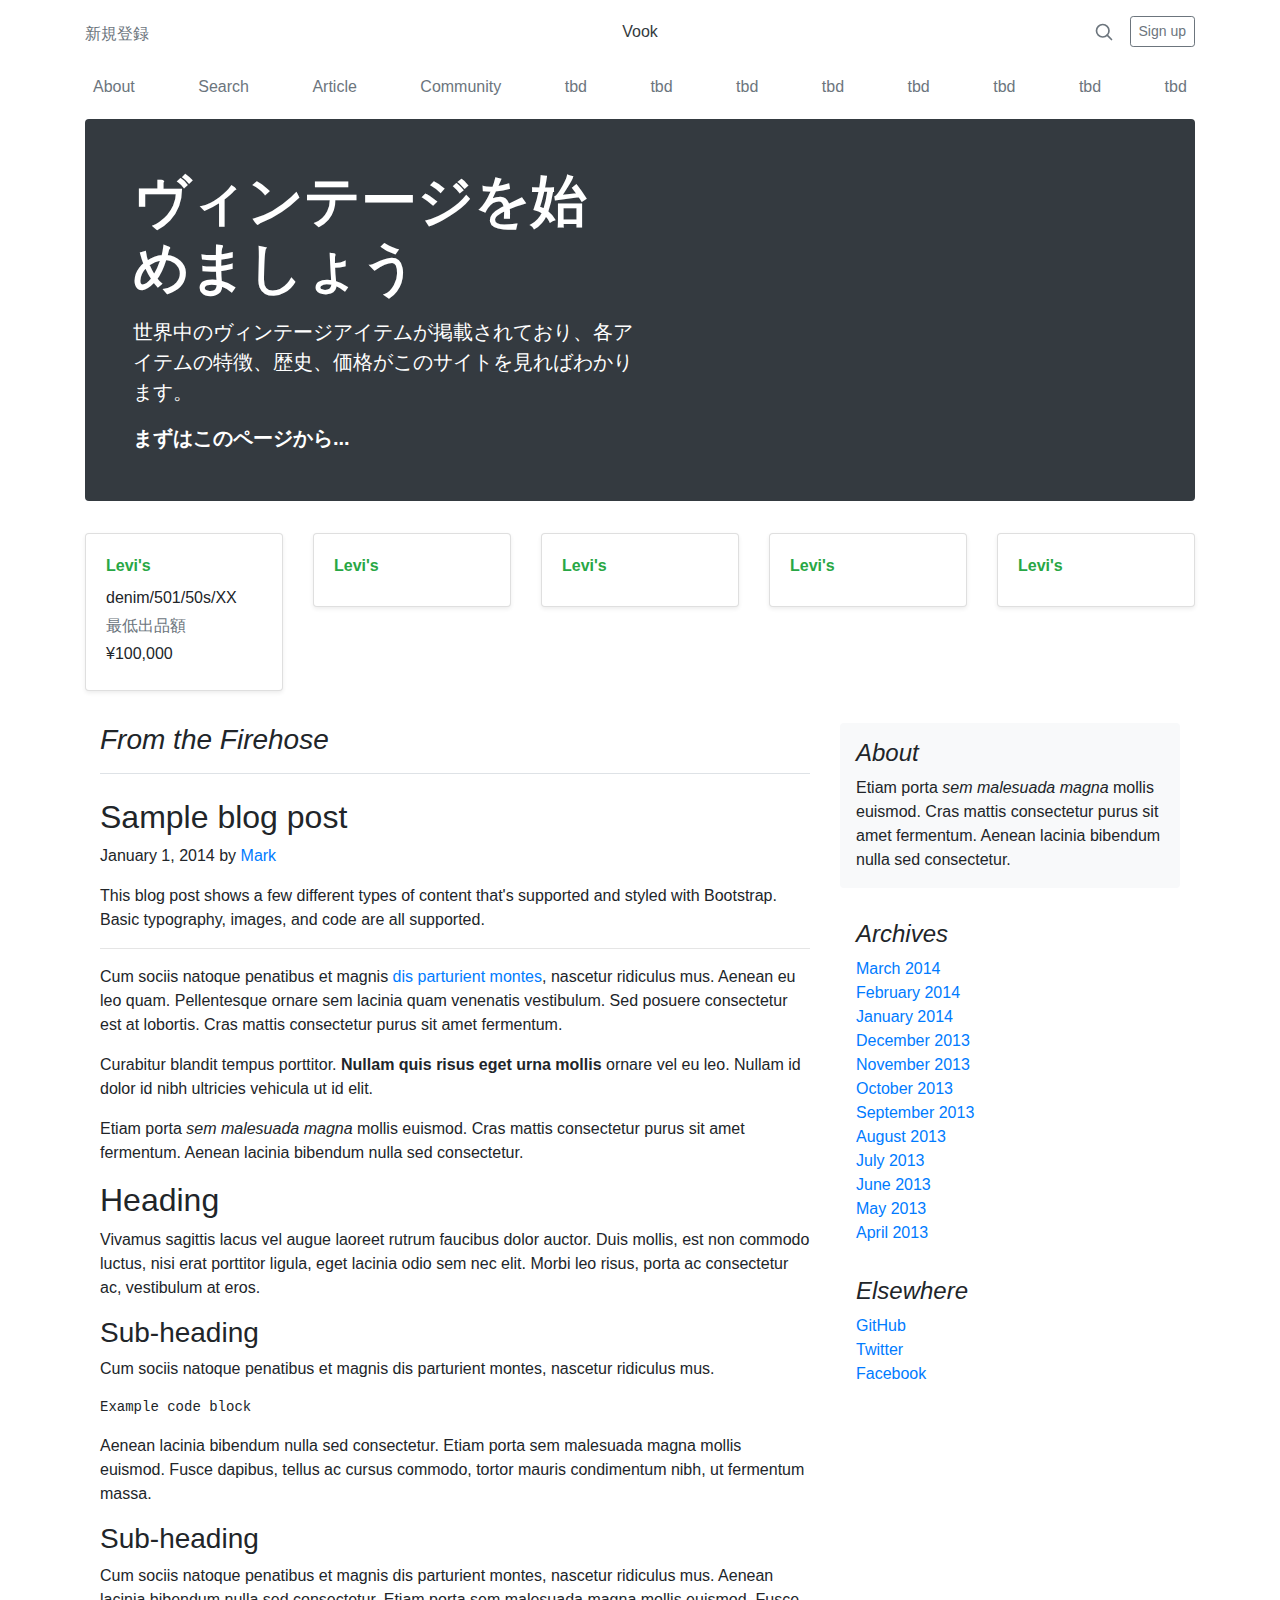
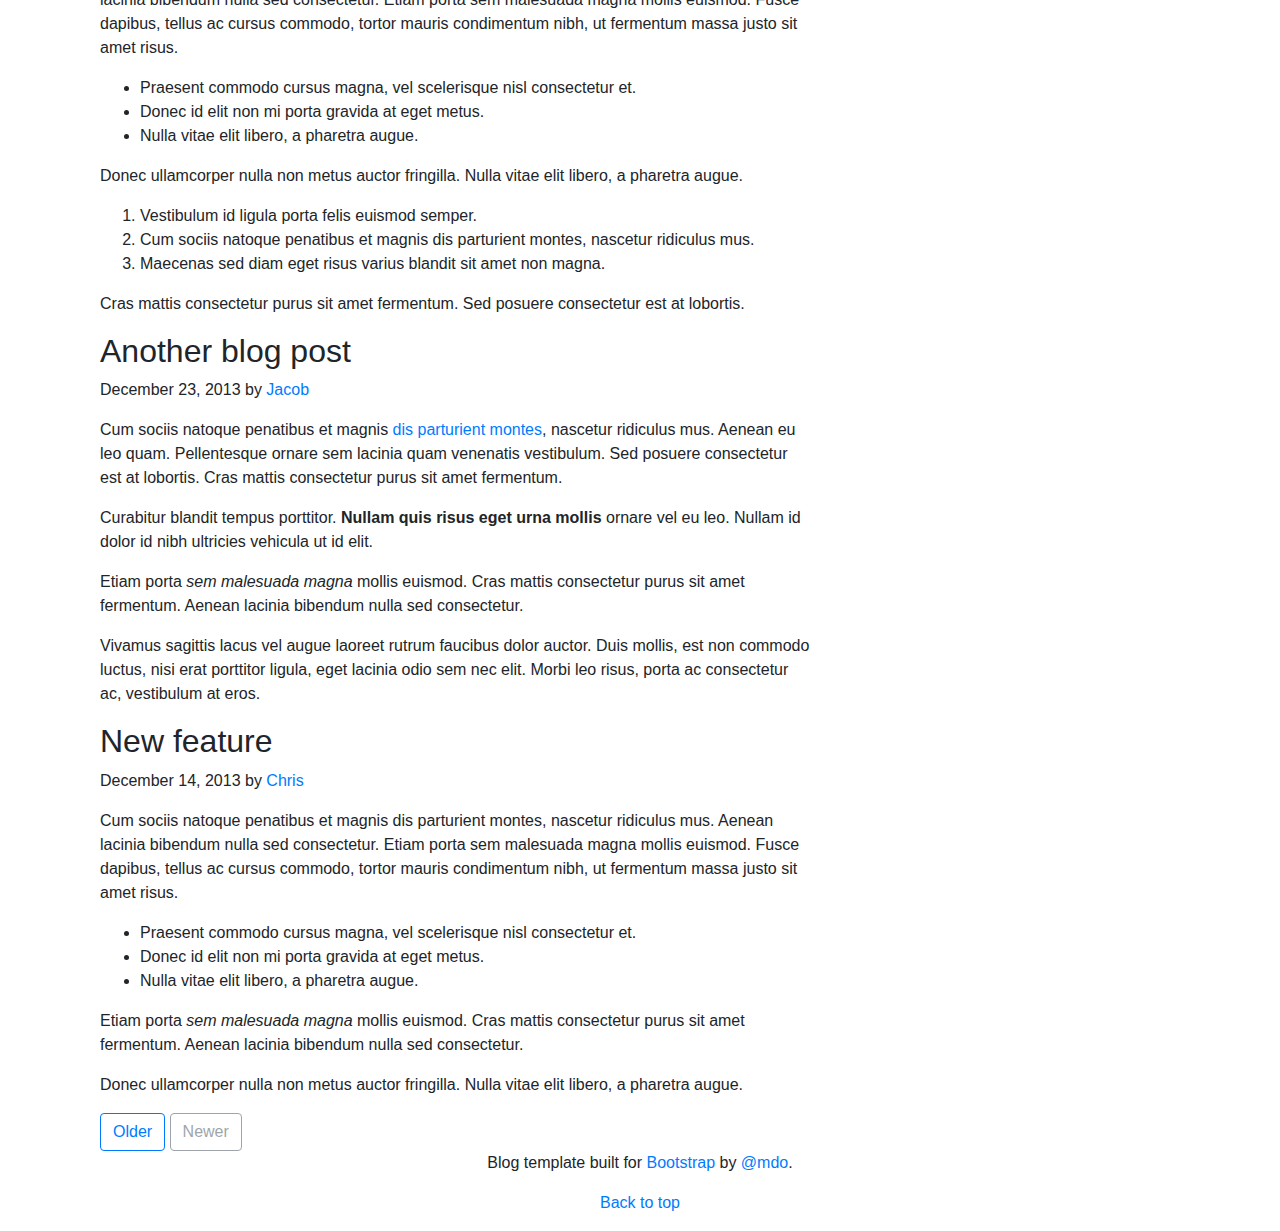
==== commit 21eedaa8: "feat: #21 カードの追加" ====
--- a/index.html
+++ b/index.html
@@ -70,34 +70,42 @@
         <div class="card flex-md-row mb-4 shadow-sm h-md-250">
           <div class="card-body d-flex flex-column align-items-start">
             <strong class="d-inline-block mb-2 text-success">Levi's</strong>
-          </div>
-        </div>
-      </div>
-      <div class="col">
-        <div class="card flex-md-row mb-4 shadow-sm h-md-250">
-          <div class="card-body d-flex flex-column align-items-start">
-            <strong class="d-inline-block mb-2 text-success">Levi's</strong>
-          </div>
-        </div>
-      </div>
-      <div class="col">
-        <div class="card flex-md-row mb-4 shadow-sm h-md-250">
-          <div class="card-body d-flex flex-column align-items-start">
-            <strong class="d-inline-block mb-2 text-success">Levi's</strong>
-          </div>
-        </div>
-      </div>
-      <div class="col">
-        <div class="card flex-md-row mb-4 shadow-sm h-md-250">
-          <div class="card-body d-flex flex-column align-items-start">
-            <strong class="d-inline-block mb-2 text-success">Levi's</strong>
-          </div>
-        </div>
-      </div>
-      <div class="col">
-        <div class="card flex-md-row mb-4 shadow-sm h-md-250">
-          <div class="card-body d-flex flex-column align-items-start">
-            <strong class="d-inline-block mb-2 text-success">Levi's</strong>
+            <img src="./image/sample_levis.webp" class="card-product" alt="">
+            <div class="mb-1 card-product-nm">denim/501/50s/XX</div>
+            <div class="mb-1 text-muted card-product-min-price-header">最低出品額</div>
+            <div class="mb-1 card-product-min-price">¥100,000</div>
+          </div>
+        </div>
+      </div>
+      <div class="col">
+        <div class="card flex-md-row mb-4 shadow-sm h-md-250">
+          <div class="card-body d-flex flex-column align-items-start">
+            <strong class="d-inline-block mb-2 text-success">Levi's</strong>
+            <img src="./image/sample_levis.webp" class="card-product" alt="">
+          </div>
+        </div>
+      </div>
+      <div class="col">
+        <div class="card flex-md-row mb-4 shadow-sm h-md-250">
+          <div class="card-body d-flex flex-column align-items-start">
+            <strong class="d-inline-block mb-2 text-success">Levi's</strong>
+            <img src="./image/sample_levis.webp" class="card-product" alt="">
+          </div>
+        </div>
+      </div>
+      <div class="col">
+        <div class="card flex-md-row mb-4 shadow-sm h-md-250">
+          <div class="card-body d-flex flex-column align-items-start">
+            <strong class="d-inline-block mb-2 text-success">Levi's</strong>
+            <img src="./image/sample_levis.webp" class="card-product" alt="">
+          </div>
+        </div>
+      </div>
+      <div class="col">
+        <div class="card flex-md-row mb-4 shadow-sm h-md-250">
+          <div class="card-body d-flex flex-column align-items-start">
+            <strong class="d-inline-block mb-2 text-success">Levi's</strong>
+            <img src="./image/sample_levis.webp" class="card-product" alt="">
           </div>
         </div>
       </div>
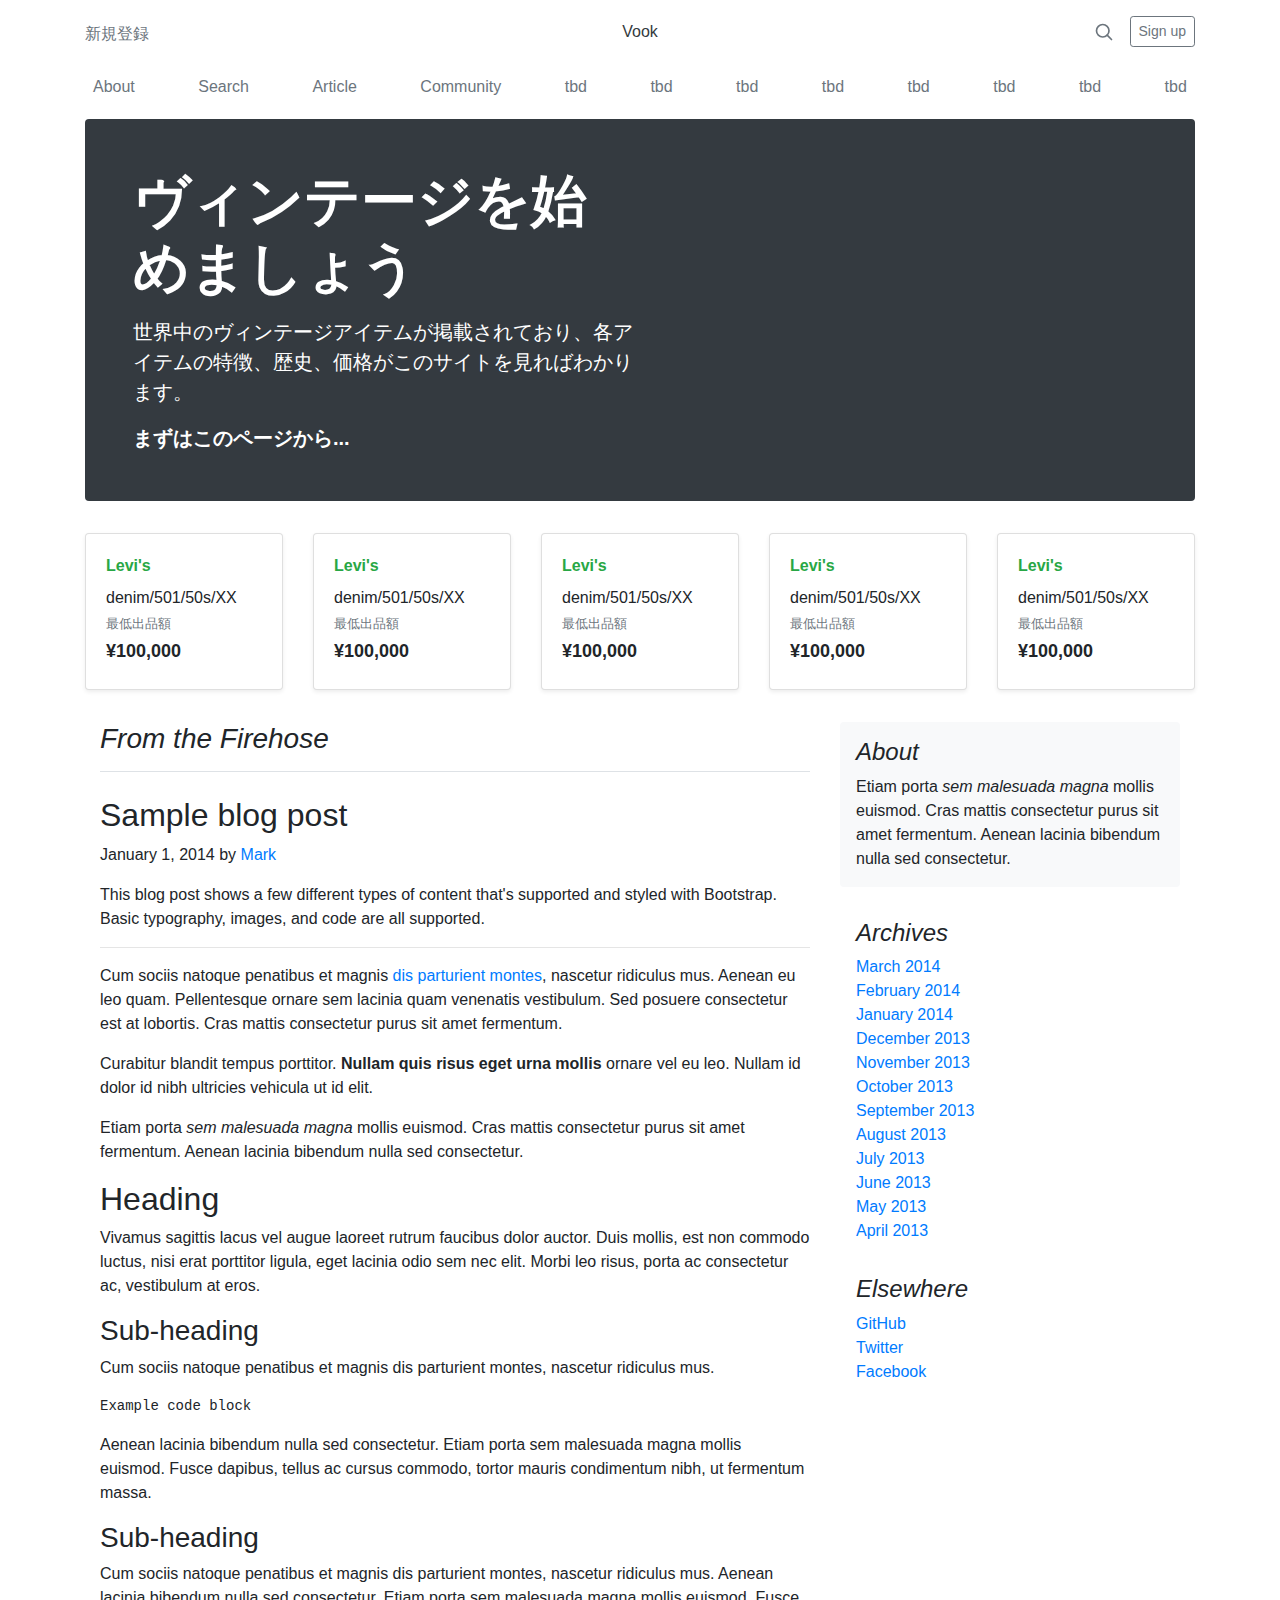
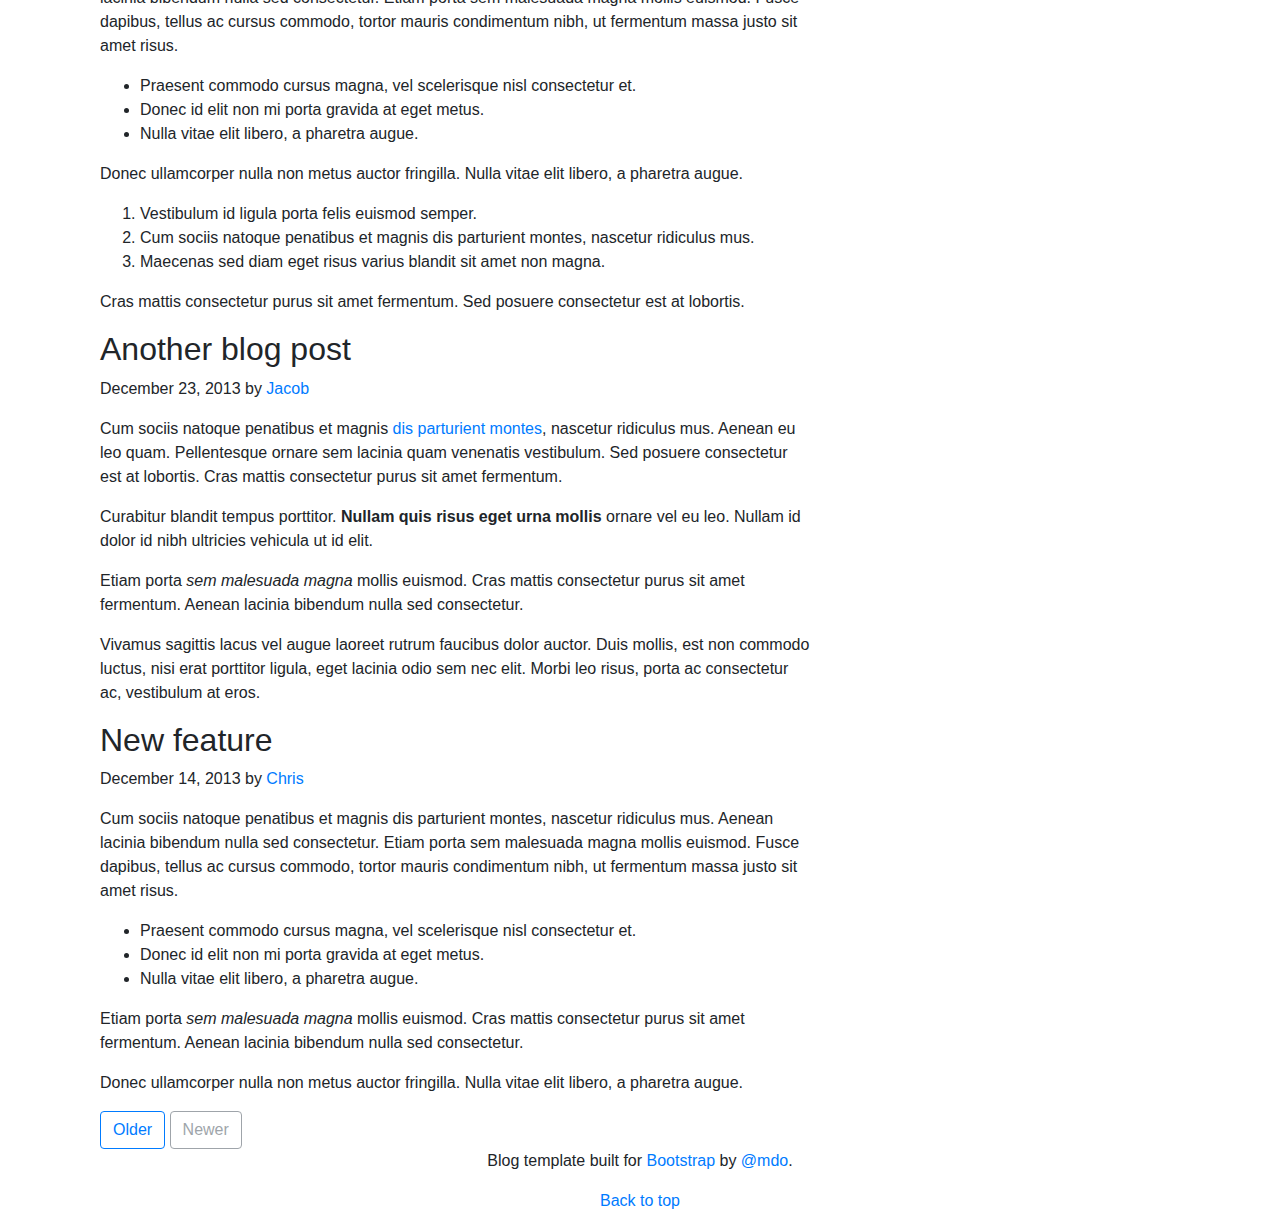
==== commit 0e7a2e67: "feat: #21 全てのカードに適用" ====
--- a/index.html
+++ b/index.html
@@ -82,30 +82,42 @@
           <div class="card-body d-flex flex-column align-items-start">
             <strong class="d-inline-block mb-2 text-success">Levi's</strong>
             <img src="./image/sample_levis.webp" class="card-product" alt="">
-          </div>
-        </div>
-      </div>
-      <div class="col">
-        <div class="card flex-md-row mb-4 shadow-sm h-md-250">
-          <div class="card-body d-flex flex-column align-items-start">
-            <strong class="d-inline-block mb-2 text-success">Levi's</strong>
-            <img src="./image/sample_levis.webp" class="card-product" alt="">
-          </div>
-        </div>
-      </div>
-      <div class="col">
-        <div class="card flex-md-row mb-4 shadow-sm h-md-250">
-          <div class="card-body d-flex flex-column align-items-start">
-            <strong class="d-inline-block mb-2 text-success">Levi's</strong>
-            <img src="./image/sample_levis.webp" class="card-product" alt="">
-          </div>
-        </div>
-      </div>
-      <div class="col">
-        <div class="card flex-md-row mb-4 shadow-sm h-md-250">
-          <div class="card-body d-flex flex-column align-items-start">
-            <strong class="d-inline-block mb-2 text-success">Levi's</strong>
-            <img src="./image/sample_levis.webp" class="card-product" alt="">
+            <div class="mb-1 card-product-nm">denim/501/50s/XX</div>
+            <div class="mb-1 text-muted card-product-min-price-header">最低出品額</div>
+            <div class="mb-1 card-product-min-price">¥100,000</div>
+          </div>
+        </div>
+      </div>
+      <div class="col">
+        <div class="card flex-md-row mb-4 shadow-sm h-md-250">
+          <div class="card-body d-flex flex-column align-items-start">
+            <strong class="d-inline-block mb-2 text-success">Levi's</strong>
+            <img src="./image/sample_levis.webp" class="card-product" alt="">
+            <div class="mb-1 card-product-nm">denim/501/50s/XX</div>
+            <div class="mb-1 text-muted card-product-min-price-header">最低出品額</div>
+            <div class="mb-1 card-product-min-price">¥100,000</div>
+          </div>
+        </div>
+      </div>
+      <div class="col">
+        <div class="card flex-md-row mb-4 shadow-sm h-md-250">
+          <div class="card-body d-flex flex-column align-items-start">
+            <strong class="d-inline-block mb-2 text-success">Levi's</strong>
+            <img src="./image/sample_levis.webp" class="card-product" alt="">
+            <div class="mb-1 card-product-nm">denim/501/50s/XX</div>
+            <div class="mb-1 text-muted card-product-min-price-header">最低出品額</div>
+            <div class="mb-1 card-product-min-price">¥100,000</div>
+          </div>
+        </div>
+      </div>
+      <div class="col">
+        <div class="card flex-md-row mb-4 shadow-sm h-md-250">
+          <div class="card-body d-flex flex-column align-items-start">
+            <strong class="d-inline-block mb-2 text-success">Levi's</strong>
+            <img src="./image/sample_levis.webp" class="card-product" alt="">
+            <div class="mb-1 card-product-nm">denim/501/50s/XX</div>
+            <div class="mb-1 text-muted card-product-min-price-header">最低出品額</div>
+            <div class="mb-1 card-product-min-price">¥100,000</div>
           </div>
         </div>
       </div>
--- a/css/main.css
+++ b/css/main.css
@@ -10,3 +10,16 @@
 .hero-right-icon {
     max-width: 75%;
 }
+
+.card-product {
+    max-width: 75%;
+}
+
+.card-product-min-price-header {
+    font-size: small;
+}
+
+.card-product-min-price {
+    font-size: large;
+    font-weight: bold;
+}
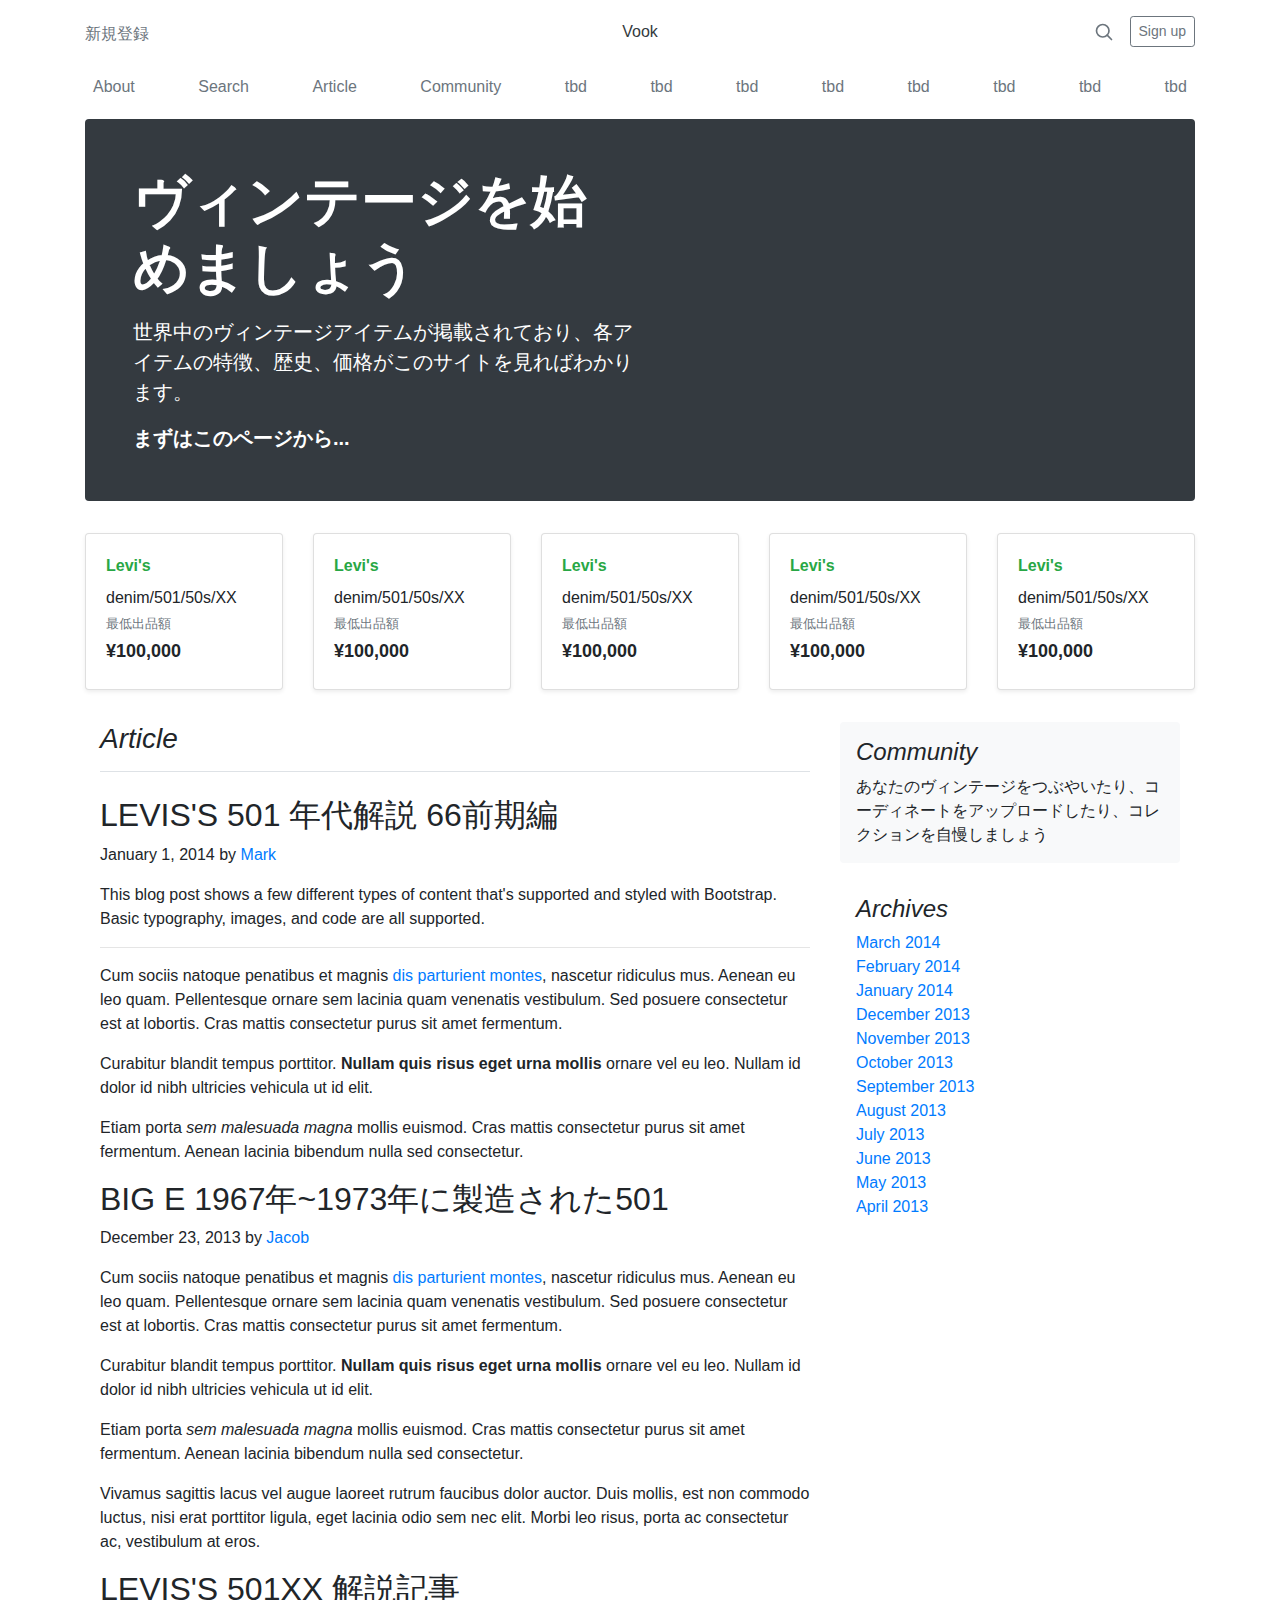
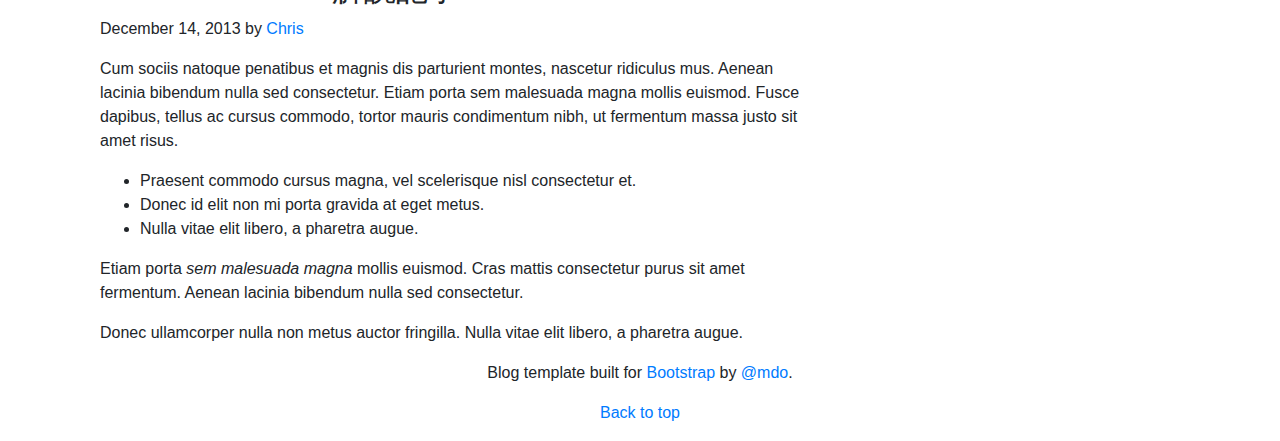
==== commit 63c84f97: "feat: #23 テンプレートテキストの変更" ====
--- a/index.html
+++ b/index.html
@@ -127,11 +127,11 @@
       <div class="row">
         <div class="col-md-8 blog-main">
           <h3 class="pb-3 mb-4 font-italic border-bottom">
-            From the Firehose
+            Article
           </h3>
 
           <div class="blog-post">
-            <h2 class="blog-post-title">Sample blog post</h2>
+            <h2 class="blog-post-title">LEVIS'S 501 年代解説 66前期編</h2>
             <p class="blog-post-meta">January 1, 2014 by <a href="#">Mark</a></p>
 
             <p>This blog post shows a few different types of content that's supported and styled with Bootstrap. Basic
@@ -147,36 +147,10 @@
             <p>Etiam porta <em>sem malesuada magna</em> mollis euismod. Cras mattis consectetur purus sit amet
               fermentum.
               Aenean lacinia bibendum nulla sed consectetur.</p>
-            <h2>Heading</h2>
-            <p>Vivamus sagittis lacus vel augue laoreet rutrum faucibus dolor auctor. Duis mollis, est non commodo
-              luctus,
-              nisi erat porttitor ligula, eget lacinia odio sem nec elit. Morbi leo risus, porta ac consectetur ac,
-              vestibulum at eros.</p>
-            <h3>Sub-heading</h3>
-            <p>Cum sociis natoque penatibus et magnis dis parturient montes, nascetur ridiculus mus.</p>
-            <pre><code>Example code block</code></pre>
-            <p>Aenean lacinia bibendum nulla sed consectetur. Etiam porta sem malesuada magna mollis euismod. Fusce
-              dapibus, tellus ac cursus commodo, tortor mauris condimentum nibh, ut fermentum massa.</p>
-            <h3>Sub-heading</h3>
-            <p>Cum sociis natoque penatibus et magnis dis parturient montes, nascetur ridiculus mus. Aenean lacinia
-              bibendum nulla sed consectetur. Etiam porta sem malesuada magna mollis euismod. Fusce dapibus, tellus ac
-              cursus commodo, tortor mauris condimentum nibh, ut fermentum massa justo sit amet risus.</p>
-            <ul>
-              <li>Praesent commodo cursus magna, vel scelerisque nisl consectetur et.</li>
-              <li>Donec id elit non mi porta gravida at eget metus.</li>
-              <li>Nulla vitae elit libero, a pharetra augue.</li>
-            </ul>
-            <p>Donec ullamcorper nulla non metus auctor fringilla. Nulla vitae elit libero, a pharetra augue.</p>
-            <ol>
-              <li>Vestibulum id ligula porta felis euismod semper.</li>
-              <li>Cum sociis natoque penatibus et magnis dis parturient montes, nascetur ridiculus mus.</li>
-              <li>Maecenas sed diam eget risus varius blandit sit amet non magna.</li>
-            </ol>
-            <p>Cras mattis consectetur purus sit amet fermentum. Sed posuere consectetur est at lobortis.</p>
           </div><!-- /.blog-post -->
 
           <div class="blog-post">
-            <h2 class="blog-post-title">Another blog post</h2>
+            <h2 class="blog-post-title">BIG E 1967年~1973年に製造された501</h2>
             <p class="blog-post-meta">December 23, 2013 by <a href="#">Jacob</a></p>
 
             <p>Cum sociis natoque penatibus et magnis <a href="#">dis parturient montes</a>, nascetur ridiculus mus.
@@ -196,7 +170,7 @@
           </div><!-- /.blog-post -->
 
           <div class="blog-post">
-            <h2 class="blog-post-title">New feature</h2>
+            <h2 class="blog-post-title">LEVIS'S 501XX 解説記事</h2>
             <p class="blog-post-meta">December 14, 2013 by <a href="#">Chris</a></p>
 
             <p>Cum sociis natoque penatibus et magnis dis parturient montes, nascetur ridiculus mus. Aenean lacinia
@@ -212,19 +186,13 @@
               Aenean lacinia bibendum nulla sed consectetur.</p>
             <p>Donec ullamcorper nulla non metus auctor fringilla. Nulla vitae elit libero, a pharetra augue.</p>
           </div><!-- /.blog-post -->
-
-          <nav class="blog-pagination">
-            <a class="btn btn-outline-primary" href="#">Older</a>
-            <a class="btn btn-outline-secondary disabled" href="#">Newer</a>
-          </nav>
-
         </div><!-- /.blog-main -->
 
         <aside class="col-md-4 blog-sidebar">
           <div class="p-3 mb-3 bg-light rounded">
-            <h4 class="font-italic">About</h4>
-            <p class="mb-0">Etiam porta <em>sem malesuada magna</em> mollis euismod. Cras mattis consectetur purus sit
-              amet fermentum. Aenean lacinia bibendum nulla sed consectetur.</p>
+            <h4 class="font-italic">Community</h4>
+            <p class="mb-0">あなたのヴィンテージをつぶやいたり、コーディネートをアップロードしたり、コレクションを自慢しましょう</p>
+            </a>
           </div>
 
           <div class="p-3">
@@ -244,15 +212,6 @@
               <li><a href="#">April 2013</a></li>
             </ol>
           </div>
-
-          <div class="p-3">
-            <h4 class="font-italic">Elsewhere</h4>
-            <ol class="list-unstyled">
-              <li><a href="#">GitHub</a></li>
-              <li><a href="#">Twitter</a></li>
-              <li><a href="#">Facebook</a></li>
-            </ol>
-          </div>
         </aside><!-- /.blog-sidebar -->
 
       </div><!-- /.row -->
